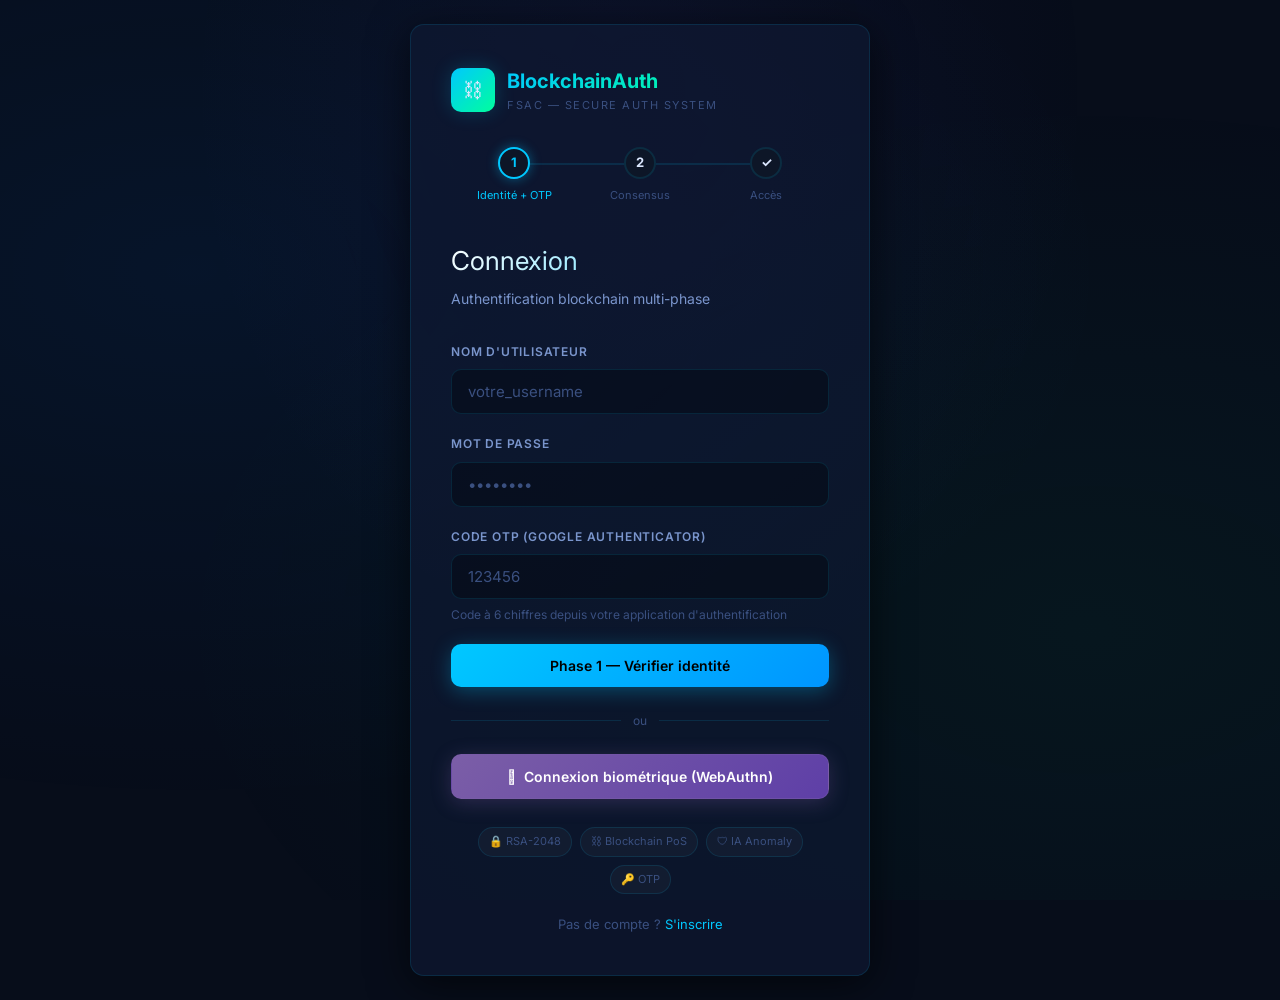
==== frontend/index.html @ c7214a96 "Build 1.0: Blockchain Multi-Phase Auth System" ====
<!DOCTYPE html>
<html lang="fr">

<head>
    <meta charset="UTF-8">
    <meta name="viewport" content="width=device-width, initial-scale=1.0">
    <title>BlockchainAuth — Connexion Sécurisée</title>
    <meta name="description" content="Authentification multi-facteurs par blockchain, OTP, et cryptographie RSA.">
    <link rel="stylesheet" href="css/style.css">
    <style>
        .login-wrap {
            width: 100%;
            max-width: 460px;
        }

        #step2-panel,
        #step-done {
            display: none;
        }

        .phase-nodes {
            margin: 16px 0;
        }

        .biometric-btn {
            width: 100%;
            background: linear-gradient(135deg, #7b5ea7, #5e3fa7);
            color: #fff;
            border: 1px solid rgba(123, 94, 167, 0.4);
            box-shadow: 0 4px 20px rgba(123, 94, 167, 0.3);
        }

        .biometric-btn:hover {
            box-shadow: 0 6px 28px rgba(123, 94, 167, 0.5);
        }

        .security-badges {
            display: flex;
            gap: 8px;
            flex-wrap: wrap;
            margin-top: 28px;
            justify-content: center;
        }

        .sec-badge {
            display: flex;
            align-items: center;
            gap: 5px;
            font-size: 11px;
            color: var(--text3);
            background: rgba(255, 255, 255, 0.03);
            padding: 5px 10px;
            border-radius: 20px;
            border: 1px solid var(--border);
        }
    </style>
</head>

<body>
    <div class="page-center">
        <div class="login-wrap fade-in">
            <div class="card">
                <!-- Brand -->
                <div class="brand">
                    <div class="brand-icon">⛓</div>
                    <div>
                        <div class="brand-name">BlockchainAuth</div>
                        <div class="brand-sub">FSAC — Secure Auth System</div>
                    </div>
                </div>

                <!-- Steps indicator -->
                <div class="steps" id="steps-indicator">
                    <div class="step active" id="step-dot-1">
                        <div class="step-num">1</div>
                        <div class="step-label">Identité + OTP</div>
                    </div>
                    <div class="step" id="step-dot-2">
                        <div class="step-num">2</div>
                        <div class="step-label">Consensus</div>
                    </div>
                    <div class="step" id="step-dot-3">
                        <div class="step-num">✓</div>
                        <div class="step-label">Accès</div>
                    </div>
                </div>

                <!-- Phase 1 -->
                <div id="step1-panel">
                    <div class="page-title">Connexion</div>
                    <div class="page-sub">Authentification blockchain multi-phase</div>

                    <div class="form-group">
                        <label class="form-label">Nom d'utilisateur</label>
                        <input type="text" id="username" class="form-control" placeholder="votre_username"
                            autocomplete="username">
                    </div>
                    <div class="form-group">
                        <label class="form-label">Mot de passe</label>
                        <input type="password" id="password" class="form-control" placeholder="••••••••"
                            autocomplete="current-password">
                    </div>
                    <div class="form-group">
                        <label class="form-label">Code OTP (Google Authenticator)</label>
                        <input type="text" id="otp_token" class="form-control mono" placeholder="123456" maxlength="6"
                            autocomplete="one-time-code" inputmode="numeric">
                        <div class="form-hint">Code à 6 chiffres depuis votre application d'authentification</div>
                    </div>

                    <button class="btn btn-primary btn-full" id="btn-step1" onclick="doStep1()">
                        <span class="btn-text">Phase 1 — Vérifier identité</span>
                        <div class="spinner"></div>
                    </button>

                    <div class="divider">ou</div>

                    <button class="btn biometric-btn" id="btn-biometric" onclick="doBiometric()">
                        <span>🫆</span>
                        <span class="btn-text">Connexion biométrique (WebAuthn)</span>
                    </button>

                    <div id="alert1" class="alert"></div>

                    <div class="security-badges">
                        <span class="sec-badge">🔒 RSA-2048</span>
                        <span class="sec-badge">⛓ Blockchain PoS</span>
                        <span class="sec-badge">🛡 IA Anomaly</span>
                        <span class="sec-badge">🔑 OTP</span>
                    </div>

                    <p style="text-align:center;margin-top:20px;font-size:13px;color:var(--text3)">
                        Pas de compte ? <a href="register.html"
                            style="color:var(--accent);text-decoration:none">S'inscrire</a>
                    </p>
                </div>

                <!-- Phase 2 — Blockchain Challenge -->
                <div id="step2-panel">
                    <div class="page-title">Phase 2 — Consensus</div>
                    <div class="page-sub">Les 5 noeuds valident votre identité cryptographiquement</div>

                    <div class="phase-block">
                        <div class="phase-title">Consensus Phase 1</div>
                        <div class="phase-value" id="p1-pct">—%</div>
                        <div class="consensus-bar">
                            <div class="consensus-fill" id="cons-fill" style="width:0%"></div>
                        </div>
                    </div>

                    <div class="nodes-grid phase-nodes" id="nodes-grid"></div>

                    <div class="phase-block">
                        <div class="phase-title">Challenge cryptographique RSA (Phase 2)</div>
                        <div style="font-size:13px;color:var(--text2);margin-top:6px">
                            Signature avec votre clé privée <span style="color:var(--accent2)">stockée localement</span>
                            — ne quitte jamais votre navigateur
                        </div>
                    </div>

                    <button class="btn btn-success btn-full" id="btn-step2" onclick="doStep2()">
                        <span class="btn-text">Phase 2 — Signer les challenges</span>
                        <div class="spinner"></div>
                    </button>

                    <div id="alert2" class="alert"></div>
                </div>

                <!-- Done -->
                <div id="step-done">
                    <div style="text-align:center;padding:20px 0">
                        <div style="font-size:56px;margin-bottom:16px">✅</div>
                        <div class="page-title">Accès accordé!</div>
                        <div class="page-sub">Authentification blockchain complète</div>
                        <a href="dashboard.html" class="btn btn-primary" style="margin-top:16px">Accéder au Dashboard
                            →</a>
                    </div>
                </div>
            </div>
        </div>
    </div>

    <script src="js/crypto_client.js"></script>
    <script src="js/webauthn.js"></script>
    <script>
        const BACKEND = window.location.hostname === 'localhost' || window.location.hostname === '127.0.0.1'
            ? 'http://localhost:5000'
            : 'https://blockchain-auth-backend-XXXX.herokuapp.com'; // ← replace after deploy

        let _challengeId = null;
        let _username = null;
        let _challenges = null;

        function showAlert(id, msg, type = 'error') {
            const el = document.getElementById(id);
            el.className = `alert alert-${type} show`;
            el.innerHTML = `<span>${type === 'error' ? '⚠️' : type === 'success' ? '✅' : 'ℹ️'}</span><span>${msg}</span>`;
        }
        function setLoading(btnId, on) {
            const btn = document.getElementById(btnId);
            btn.classList.toggle('loading', on);
            btn.disabled = on;
        }
        function goPhase(n) {
            document.getElementById('step1-panel').style.display = n === 1 ? '' : 'none';
            document.getElementById('step2-panel').style.display = n === 2 ? '' : 'none';
            document.getElementById('step-done').style.display = n === 3 ? '' : 'none';
            ['step-dot-1', 'step-dot-2', 'step-dot-3'].forEach((id, i) => {
                const el = document.getElementById(id);
                el.className = 'step' + (i < n - 1 ? ' done' : i === n - 1 ? ' active' : '');
            });
        }
        function renderNodes(results) {
            const grid = document.getElementById('nodes-grid');
            grid.innerHTML = results.map(n => `
    <div class="node-card ${n.confirmed ? 'confirmed' : 'rejected'}">
      <div class="node-icon">${n.confirmed ? '✅' : '❌'}</div>
      <div class="node-id">Node #${n.node_id}</div>
      <div class="node-stake">${n.stake} stake</div>
      <div class="node-status" style="color:${n.confirmed ? 'var(--accent2)' : 'var(--danger)'}">
        ${n.confirmed ? 'Confirmé' : 'Refusé'}
      </div>
    </div>`).join('');
        }

        async function doStep1() {
            const username = document.getElementById('username').value.trim();
            const password = document.getElementById('password').value;
            const otp_token = document.getElementById('otp_token').value.trim();
            if (!username || !password || !otp_token) {
                showAlert('alert1', 'Tous les champs sont requis.'); return;
            }
            setLoading('btn-step1', true);
            try {
                // Generate key pair if not already done
                let publicKey = CryptoClient.getPublicKey();
                if (!publicKey) {
                    publicKey = await CryptoClient.generateKeyPair();
                    await CryptoClient.saveKey(password); // encrypt with password
                }
                const res = await fetch(`${BACKEND}/api/login/step1`, {
                    method: 'POST', credentials: 'include',
                    headers: { 'Content-Type': 'application/json' },
                    body: JSON.stringify({ username, password, otp_token, public_key: publicKey })
                });
                const data = await res.json();
                if (!res.ok) {
                    showAlert('alert1', data.error || `Erreur ${res.status}`); return;
                }
                _challengeId = data.challenge_id;
                _username = data.username || username;
                _challenges = data.challenges;

                // Render phase 1 result
                goPhase(2);
                document.getElementById('p1-pct').textContent = `${data.phase1_percentage}%`;
                document.getElementById('cons-fill').style.width = `${data.phase1_percentage}%`;
                renderNodes(data.node_results || []);
            } catch (e) {
                showAlert('alert1', `Erreur réseau: ${e.message}`);
            } finally {
                setLoading('btn-step1', false);
            }
        }

        async function doStep2() {
            setLoading('btn-step2', true);
            try {
                if (!CryptoClient.hasKey()) {
                    // Try to reload key
                    const pw = document.getElementById('password').value;
                    const loaded = await CryptoClient.loadKey(pw);
                    if (!loaded) {
                        showAlert('alert2', 'Clé privée introuvable. Reconnectez-vous depuis le début.'); return;
                    }
                }
                // Sign each challenge
                const signatures = {};
                for (const [nodeId, ch] of Object.entries(_challenges)) {
                    // The encrypted_challenge is the text we sign in demo mode
                    const toSign = ch.encrypted_challenge;
                    signatures[nodeId] = await CryptoClient.signChallenge(toSign);
                }
                const res = await fetch(`${BACKEND}/api/login/step2`, {
                    method: 'POST', credentials: 'include',
                    headers: { 'Content-Type': 'application/json' },
                    body: JSON.stringify({ username: _username, challenge_id: _challengeId, signatures })
                });
                const data = await res.json();
                if (!res.ok) {
                    showAlert('alert2', data.error || `Erreur ${res.status}`); return;
                }
                localStorage.setItem('bca_token', data.token);
                localStorage.setItem('bca_user', _username);
                goPhase(3);
            } catch (e) {
                showAlert('alert2', `Erreur: ${e.message}`);
            } finally {
                setLoading('btn-step2', false);
            }
        }

        async function doBiometric() {
            const username = document.getElementById('username').value.trim();
            if (!username) { showAlert('alert1', "Entrez votre username d'abord."); return; }
            try {
                const result = await WebAuthnClient.authenticate(username, BACKEND);
                if (result.success) {
                    localStorage.setItem('bca_token', result.token);
                    localStorage.setItem('bca_user', username);
                    goPhase(3);
                } else {
                    showAlert('alert1', result.error || 'Biométrie échouée');
                }
            } catch (e) {
                showAlert('alert1', `Biométrie: ${e.message}`);
            }
        }

        // Auto-redirect if already logged in
        if (localStorage.getItem('bca_token')) {
            window.location.href = 'dashboard.html';
        }
    </script>
</body>

</html>
---- frontend/css/style.css ----
/* ═══════════════════════════════════════════════════
   BlockchainAuth — Premium Dark Design System
   ═══════════════════════════════════════════════════ */
@import url('https://fonts.googleapis.com/css2?family=Inter:wght@300;400;500;600;700&family=JetBrains+Mono:wght@400;500&display=swap');

/* ─── Variables ─────────────────────────────────── */
:root {
  --bg:        #070d1a;
  --bg2:       #0d1627;
  --bg3:       #111d35;
  --surface:   rgba(15, 25, 50, 0.7);
  --border:    rgba(0, 200, 255, 0.12);
  --border-h:  rgba(0, 200, 255, 0.35);
  --accent:    #00c8ff;
  --accent2:   #00ff9d;
  --accent3:   #7b5ea7;
  --danger:    #ff3d5a;
  --warn:      #ffaa00;
  --text:      #dce8ff;
  --text2:     #7a95cc;
  --text3:     #3a5080;
  --radius:    14px;
  --shadow:    0 8px 40px rgba(0,0,0,0.6);
  --glow:      0 0 20px rgba(0,200,255,0.2);
  --glow2:     0 0 20px rgba(0,255,157,0.2);
}

/* ─── Reset ─────────────────────────────────────── */
*, *::before, *::after { box-sizing: border-box; margin: 0; padding: 0; }
html { scroll-behavior: smooth; }
body {
  font-family: 'Inter', sans-serif;
  background: var(--bg);
  color: var(--text);
  min-height: 100vh;
  line-height: 1.6;
  -webkit-font-smoothing: antialiased;
}

/* ─── Animated background ───────────────────────── */
body::before {
  content: '';
  position: fixed;
  inset: 0;
  background:
    radial-gradient(ellipse at 15% 30%, rgba(0,120,255,0.07) 0%, transparent 60%),
    radial-gradient(ellipse at 85% 70%, rgba(0,200,120,0.05) 0%, transparent 60%),
    radial-gradient(ellipse at 50% 10%, rgba(100,50,200,0.06) 0%, transparent 50%);
  pointer-events: none;
  z-index: 0;
}

/* ─── View Transitions ───────────────────────────── */
::view-transition-group(*),
::view-transition-old(*),
::view-transition-new(*) {
  animation-duration: 0.25s;
  animation-timing-function: cubic-bezier(0.19, 1, 0.22, 1);
}

/* ─── Layout ─────────────────────────────────────── */
.page-center {
  position: relative;
  z-index: 1;
  min-height: 100vh;
  display: flex;
  align-items: center;
  justify-content: center;
  padding: 24px;
}

.container {
  width: 100%;
  max-width: 1280px;
  margin: 0 auto;
  padding: 0 24px;
}

/* ─── Card ───────────────────────────────────────── */
.card {
  background: var(--surface);
  border: 1px solid var(--border);
  border-radius: var(--radius);
  padding: 40px;
  backdrop-filter: blur(20px);
  box-shadow: var(--shadow);
  transition: border-color 0.3s, box-shadow 0.3s;
}
.card:hover { border-color: var(--border-h); box-shadow: var(--shadow), var(--glow); }

/* ─── Logo / Brand ───────────────────────────────── */
.brand {
  display: flex;
  align-items: center;
  gap: 12px;
  margin-bottom: 32px;
}
.brand-icon {
  width: 44px; height: 44px;
  background: linear-gradient(135deg, var(--accent), var(--accent2));
  border-radius: 10px;
  display: flex; align-items: center; justify-content: center;
  font-size: 20px;
  box-shadow: var(--glow);
}
.brand-name {
  font-size: 20px;
  font-weight: 700;
  background: linear-gradient(135deg, var(--accent), var(--accent2));
  -webkit-background-clip: text;
  -webkit-text-fill-color: transparent;
  background-clip: text;
}
.brand-sub { font-size: 11px; color: var(--text3); letter-spacing: 1.5px; text-transform: uppercase; }

/* ─── Typography ─────────────────────────────────── */
h1, h2, h3 { font-weight: 700; letter-spacing: -0.02em; }
h1 { font-size: 28px; }
h2 { font-size: 22px; }
h3 { font-size: 16px; color: var(--text2); }

.page-title {
  font-size: 26px;
  background: linear-gradient(135deg, #fff 0%, var(--accent) 100%);
  -webkit-background-clip: text;
  -webkit-text-fill-color: transparent;
  background-clip: text;
  margin-bottom: 6px;
}
.page-sub { color: var(--text2); font-size: 14px; margin-bottom: 32px; }
.mono { font-family: 'JetBrains Mono', monospace; }

/* ─── Form ───────────────────────────────────────── */
.form-group { margin-bottom: 20px; }
.form-label {
  display: block;
  font-size: 12px;
  font-weight: 600;
  color: var(--text2);
  letter-spacing: 0.8px;
  text-transform: uppercase;
  margin-bottom: 8px;
}
.form-control {
  width: 100%;
  background: rgba(0,0,0,0.3);
  border: 1px solid var(--border);
  border-radius: 10px;
  color: var(--text);
  font-size: 15px;
  font-family: inherit;
  padding: 12px 16px;
  transition: border-color 0.25s, box-shadow 0.25s, background 0.25s;
  outline: none;
}
.form-control:focus {
  border-color: var(--accent);
  background: rgba(0,200,255,0.04);
  box-shadow: 0 0 0 3px rgba(0,200,255,0.12);
}
.form-control::placeholder { color: var(--text3); }
.form-hint { font-size: 12px; color: var(--text3); margin-top: 6px; }

/* ─── Buttons ────────────────────────────────────── */
.btn {
  display: inline-flex;
  align-items: center;
  justify-content: center;
  gap: 8px;
  padding: 13px 24px;
  border-radius: 10px;
  font-size: 14px;
  font-weight: 600;
  font-family: inherit;
  border: none;
  cursor: pointer;
  transition: all 0.2s;
  text-decoration: none;
  white-space: nowrap;
}
.btn:active { transform: scale(0.97); }

.btn-primary {
  background: linear-gradient(135deg, var(--accent) 0%, #0095ff 100%);
  color: #000;
  box-shadow: 0 4px 20px rgba(0,200,255,0.3);
}
.btn-primary:hover { box-shadow: 0 6px 28px rgba(0,200,255,0.5); filter: brightness(1.05); }

.btn-success {
  background: linear-gradient(135deg, var(--accent2) 0%, #00cc7a 100%);
  color: #000;
  box-shadow: 0 4px 20px rgba(0,255,157,0.25);
}
.btn-success:hover { box-shadow: 0 6px 28px rgba(0,255,157,0.4); }

.btn-danger {
  background: linear-gradient(135deg, var(--danger), #cc0030);
  color: #fff;
}
.btn-outline {
  background: transparent;
  border: 1px solid var(--border-h);
  color: var(--accent);
}
.btn-outline:hover { background: rgba(0,200,255,0.08); }

.btn-full { width: 100%; }
.btn-sm { padding: 8px 16px; font-size: 13px; }
.btn:disabled { opacity: 0.5; cursor: not-allowed; }

/* Loading spinner inside button */
.btn .spinner {
  width: 16px; height: 16px;
  border: 2px solid rgba(0,0,0,0.3);
  border-top-color: currentColor;
  border-radius: 50%;
  animation: spin 0.7s linear infinite;
  display: none;
}
.btn.loading .spinner { display: block; }
.btn.loading .btn-text { opacity: 0.7; }

/* ─── Badge ──────────────────────────────────────── */
.badge {
  display: inline-flex;
  align-items: center;
  gap: 5px;
  padding: 3px 10px;
  border-radius: 20px;
  font-size: 11px;
  font-weight: 700;
  letter-spacing: 0.5px;
  text-transform: uppercase;
}
.badge-ok { background: rgba(0,255,157,0.12); color: var(--accent2); border: 1px solid rgba(0,255,157,0.25); }
.badge-fail { background: rgba(255,61,90,0.12); color: var(--danger); border: 1px solid rgba(255,61,90,0.25); }
.badge-warn { background: rgba(255,170,0,0.12); color: var(--warn); border: 1px solid rgba(255,170,0,0.25); }
.badge-ai { background: rgba(123,94,167,0.2); color: #b088ff; border: 1px solid rgba(123,94,167,0.35); }
.badge-info { background: rgba(0,200,255,0.12); color: var(--accent); border: 1px solid rgba(0,200,255,0.25); }

/* ─── Alert ──────────────────────────────────────── */
.alert {
  padding: 12px 16px;
  border-radius: 10px;
  font-size: 14px;
  display: none;
  align-items: flex-start;
  gap: 10px;
  margin-top: 16px;
}
.alert.show { display: flex; }
.alert-error { background: rgba(255,61,90,0.1); border: 1px solid rgba(255,61,90,0.3); color: #ff8096; }
.alert-success { background: rgba(0,255,157,0.08); border: 1px solid rgba(0,255,157,0.25); color: var(--accent2); }
.alert-info { background: rgba(0,200,255,0.08); border: 1px solid rgba(0,200,255,0.2); color: var(--accent); }
.alert-warn { background: rgba(255,170,0,0.08); border: 1px solid rgba(255,170,0,0.25); color: var(--warn); }

/* ─── Steps indicator ────────────────────────────── */
.steps {
  display: flex;
  gap: 0;
  margin-bottom: 36px;
}
.step {
  flex: 1;
  display: flex;
  flex-direction: column;
  align-items: center;
  gap: 8px;
  position: relative;
}
.step:not(:last-child)::after {
  content: '';
  position: absolute;
  top: 16px;
  left: 50%;
  width: 100%;
  height: 2px;
  background: var(--border);
  z-index: 0;
}
.step.done::after { background: var(--accent2); }
.step-num {
  width: 32px; height: 32px;
  border-radius: 50%;
  border: 2px solid var(--border);
  display: flex; align-items: center; justify-content: center;
  font-size: 13px; font-weight: 700;
  background: var(--bg2);
  position: relative; z-index: 1;
  transition: all 0.3s;
}
.step.active .step-num { border-color: var(--accent); color: var(--accent); box-shadow: 0 0 12px rgba(0,200,255,0.4); }
.step.done .step-num { border-color: var(--accent2); background: var(--accent2); color: #000; }
.step-label { font-size: 11px; color: var(--text3); text-align: center; }
.step.active .step-label { color: var(--accent); }
.step.done .step-label { color: var(--accent2); }

/* ─── Node grid (blockchain visualization) ───────── */
.nodes-grid {
  display: grid;
  grid-template-columns: repeat(5, 1fr);
  gap: 10px;
  margin: 20px 0;
}
.node-card {
  background: rgba(0,0,0,0.3);
  border: 1px solid var(--border);
  border-radius: 10px;
  padding: 12px;
  text-align: center;
  transition: all 0.3s;
}
.node-card.confirmed { border-color: var(--accent2); background: rgba(0,255,157,0.06); }
.node-card.rejected { border-color: var(--danger); background: rgba(255,61,90,0.06); }
.node-card.pending { border-color: var(--warn); animation: blink 1s infinite; }
.node-icon { font-size: 22px; margin-bottom: 6px; }
.node-id { font-size: 11px; color: var(--text3); font-family: 'JetBrains Mono', monospace; }
.node-stake { font-size: 13px; color: var(--accent); font-weight: 600; }
.node-status { font-size: 10px; margin-top: 4px; }

/* Consensus bar */
.consensus-bar {
  background: rgba(0,0,0,0.4);
  border-radius: 6px;
  height: 8px;
  margin: 12px 0;
  overflow: hidden;
}
.consensus-fill {
  height: 100%;
  border-radius: 6px;
  background: linear-gradient(90deg, var(--accent), var(--accent2));
  transition: width 0.6s cubic-bezier(0.34, 1.56, 0.64, 1);
  box-shadow: 0 0 10px rgba(0,200,255,0.4);
}

/* ─── Dashboard grid ─────────────────────────────── */
.dash-grid {
  display: grid;
  grid-template-columns: repeat(auto-fit, minmax(220px, 1fr));
  gap: 16px;
  margin-bottom: 24px;
}
.stat-card {
  background: var(--surface);
  border: 1px solid var(--border);
  border-radius: var(--radius);
  padding: 24px;
  backdrop-filter: blur(20px);
  transition: border-color 0.3s;
}
.stat-card:hover { border-color: var(--border-h); }
.stat-label-sm { font-size: 11px; color: var(--text3); text-transform: uppercase; letter-spacing: 1px; margin-bottom: 8px; }
.stat-value { font-size: 36px; font-weight: 700; line-height: 1; }
.stat-value.ok { color: var(--accent2); }
.stat-value.bad { color: var(--danger); }
.stat-value.info { color: var(--accent); }
.stat-value.warn { color: var(--warn); }
.stat-delta { font-size: 12px; color: var(--text3); margin-top: 6px; }

/* ─── Events feed ────────────────────────────────── */
.events-feed {
  background: var(--surface);
  border: 1px solid var(--border);
  border-radius: var(--radius);
  overflow: hidden;
  backdrop-filter: blur(20px);
}
.feed-header {
  padding: 16px 20px;
  border-bottom: 1px solid var(--border);
  display: flex;
  justify-content: space-between;
  align-items: center;
}
.feed-title { font-size: 14px; font-weight: 600; color: var(--text2); }
.event-row {
  padding: 10px 20px;
  border-bottom: 1px solid rgba(255,255,255,0.03);
  display: grid;
  grid-template-columns: 60px 100px 1fr 1fr 120px;
  gap: 12px;
  align-items: center;
  font-size: 12px;
  transition: background 0.2s;
}
.event-row:hover { background: rgba(255,255,255,0.02); }
.event-time { color: var(--text3); font-family: 'JetBrains Mono', monospace; }
.event-ip { color: var(--accent); font-family: 'JetBrains Mono', monospace; }
.event-type { color: var(--text2); }
.event-user { color: var(--text3); }

/* ─── Nav ────────────────────────────────────────── */
.navbar {
  position: sticky; top: 0; z-index: 100;
  background: rgba(7, 13, 26, 0.85);
  backdrop-filter: blur(20px);
  border-bottom: 1px solid var(--border);
  padding: 14px 24px;
  display: flex;
  align-items: center;
  justify-content: space-between;
}
.nav-links { display: flex; gap: 8px; align-items: center; }
.nav-link {
  padding: 7px 14px;
  border-radius: 8px;
  font-size: 13px;
  font-weight: 500;
  color: var(--text2);
  text-decoration: none;
  transition: all 0.2s;
}
.nav-link:hover { background: rgba(255,255,255,0.05); color: var(--text); }
.nav-link.active { background: rgba(0,200,255,0.1); color: var(--accent); }

/* ─── Live dot ────────────────────────────────────── */
.live-dot {
  display: inline-block;
  width: 8px; height: 8px;
  border-radius: 50%;
  background: var(--danger);
  animation: pulse-dot 1.2s ease-in-out infinite;
  margin-right: 6px;
}

/* ─── QR Code container ──────────────────────────── */
.qr-container {
  text-align: center;
  padding: 24px;
  background: rgba(0,0,0,0.4);
  border-radius: 12px;
  border: 1px solid var(--border);
  margin: 20px 0;
}
.qr-container img {
  border-radius: 8px;
  max-width: 200px;
  background: white;
  padding: 8px;
}

/* ─── Progress / Phase display ───────────────────── */
.phase-block {
  background: rgba(0,0,0,0.3);
  border: 1px solid var(--border);
  border-radius: 10px;
  padding: 16px;
  margin: 12px 0;
}
.phase-title { font-size: 12px; color: var(--text3); text-transform: uppercase; letter-spacing: 1px; margin-bottom: 8px; }
.phase-value { font-size: 20px; font-weight: 700; color: var(--accent); }

/* ─── Divider ────────────────────────────────────── */
.divider {
  display: flex; align-items: center; gap: 12px;
  margin: 24px 0;
  color: var(--text3); font-size: 12px;
}
.divider::before, .divider::after {
  content: ''; flex: 1;
  height: 1px;
  background: var(--border);
}

/* ─── Animations ─────────────────────────────────── */
@keyframes spin { to { transform: rotate(360deg); } }
@keyframes blink { 0%,100%{opacity:1} 50%{opacity:0.4} }
@keyframes pulse-dot { 0%,100%{transform:scale(1);opacity:1} 50%{transform:scale(1.4);opacity:0.6} }
@keyframes fadeInUp {
  from { opacity:0; transform:translateY(16px); }
  to   { opacity:1; transform:translateY(0); }
}
@keyframes glow-pulse {
  0%,100% { box-shadow: 0 0 10px rgba(0,200,255,0.2); }
  50%      { box-shadow: 0 0 24px rgba(0,200,255,0.5); }
}

.fade-in { animation: fadeInUp 0.4s ease both; }
.fade-in-1 { animation: fadeInUp 0.4s 0.1s ease both; }
.fade-in-2 { animation: fadeInUp 0.4s 0.2s ease both; }

/* ─── Scrollbar ──────────────────────────────────── */
::-webkit-scrollbar { width: 6px; height: 6px; }
::-webkit-scrollbar-track { background: transparent; }
::-webkit-scrollbar-thumb { background: var(--text3); border-radius: 3px; }
::-webkit-scrollbar-thumb:hover { background: var(--text2); }

/* ─── Responsive ─────────────────────────────────── */
@media (max-width: 768px) {
  .nodes-grid { grid-template-columns: repeat(3, 1fr); }
  .dash-grid { grid-template-columns: repeat(2, 1fr); }
  .card { padding: 24px; }
  .event-row { grid-template-columns: 1fr 1fr; }
}
@media (max-width: 480px) {
  .nodes-grid { grid-template-columns: repeat(2, 1fr); }
  .dash-grid { grid-template-columns: 1fr; }
}
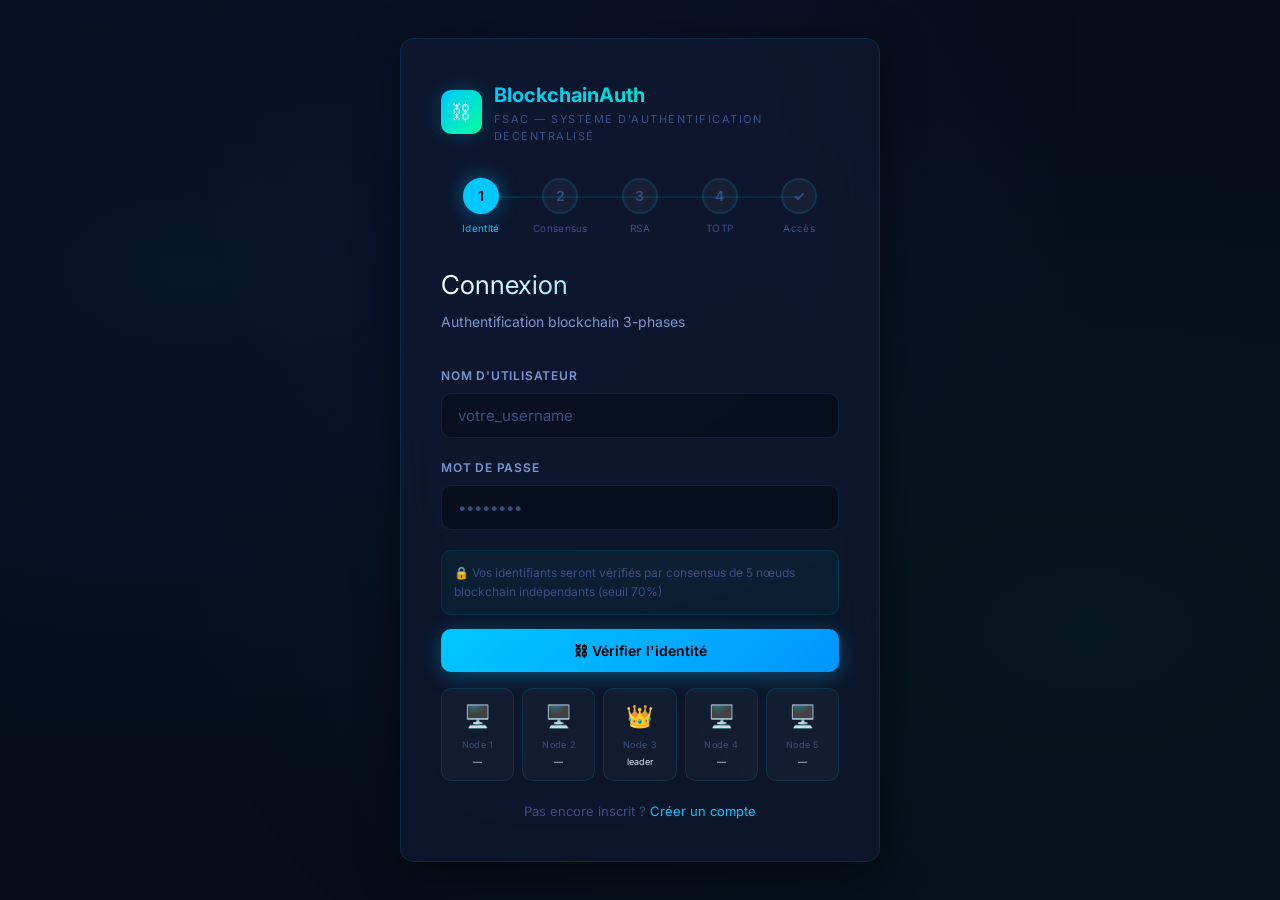
==== commit 87c6261b: "feat: 3-phase login UI (5-step stepper), register OTP gate, admin panel" ====
--- a/frontend/index.html
+++ b/frontend/index.html
@@ -5,53 +5,280 @@
     <meta charset="UTF-8">
     <meta name="viewport" content="width=device-width, initial-scale=1.0">
     <title>BlockchainAuth — Connexion Sécurisée</title>
-    <meta name="description" content="Authentification multi-facteurs par blockchain, OTP, et cryptographie RSA.">
+    <meta name="description" content="Authentification multi-facteurs par blockchain, RSA, et TOTP.">
+    <link rel="preconnect" href="https://fonts.googleapis.com">
+    <link
+        href="https://fonts.googleapis.com/css2?family=Inter:wght@300;400;500;600;700&family=JetBrains+Mono:wght@400;500&display=swap"
+        rel="stylesheet">
     <link rel="stylesheet" href="css/style.css">
     <style>
         .login-wrap {
             width: 100%;
-            max-width: 460px;
+            max-width: 480px;
         }
 
         #step2-panel,
+        #step3-panel,
         #step-done {
             display: none;
         }
 
-        .phase-nodes {
+        /* Phase stepper */
+        .stepper {
+            display: flex;
+            align-items: center;
+            gap: 0;
+            margin-bottom: 28px;
+        }
+
+        .stepper-step {
+            display: flex;
+            flex-direction: column;
+            align-items: center;
+            flex: 1;
+            position: relative;
+        }
+
+        .stepper-step:not(:last-child)::after {
+            content: '';
+            position: absolute;
+            top: 18px;
+            left: 50%;
+            width: 100%;
+            height: 2px;
+            background: var(--border);
+            z-index: 0;
+            transition: background 0.5s;
+        }
+
+        .stepper-step.done:not(:last-child)::after {
+            background: var(--accent);
+        }
+
+        .stepper-num {
+            width: 36px;
+            height: 36px;
+            border-radius: 50%;
+            background: rgba(255, 255, 255, 0.04);
+            border: 2px solid var(--border);
+            display: flex;
+            align-items: center;
+            justify-content: center;
+            font-size: 14px;
+            font-weight: 600;
+            color: var(--text3);
+            z-index: 1;
+            transition: all 0.4s;
+            position: relative;
+        }
+
+        .stepper-step.active .stepper-num {
+            background: var(--accent);
+            border-color: var(--accent);
+            color: #0a0a12;
+            box-shadow: 0 0 20px rgba(0, 212, 255, 0.4);
+        }
+
+        .stepper-step.done .stepper-num {
+            background: #22c55e;
+            border-color: #22c55e;
+            color: #fff;
+        }
+
+        .stepper-label {
+            font-size: 10px;
+            color: var(--text3);
+            margin-top: 6px;
+            text-align: center;
+            letter-spacing: 0.3px;
+        }
+
+        .stepper-step.active .stepper-label {
+            color: var(--accent);
+        }
+
+        .stepper-step.done .stepper-label {
+            color: #22c55e;
+        }
+
+        /* Node grid */
+        .node-grid {
+            display: grid;
+            grid-template-columns: repeat(5, 1fr);
+            gap: 8px;
             margin: 16px 0;
         }
 
-        .biometric-btn {
-            width: 100%;
-            background: linear-gradient(135deg, #7b5ea7, #5e3fa7);
-            color: #fff;
-            border: 1px solid rgba(123, 94, 167, 0.4);
-            box-shadow: 0 4px 20px rgba(123, 94, 167, 0.3);
-        }
-
-        .biometric-btn:hover {
-            box-shadow: 0 6px 28px rgba(123, 94, 167, 0.5);
-        }
-
-        .security-badges {
+        .node-card {
+            background: rgba(255, 255, 255, 0.03);
+            border: 1px solid var(--border);
+            border-radius: 10px;
+            padding: 10px 4px;
+            text-align: center;
+            transition: all 0.4s;
+        }
+
+        .node-card .node-icon {
+            font-size: 22px;
+            margin-bottom: 4px;
+        }
+
+        .node-card .node-label {
+            font-size: 9px;
+            color: var(--text3);
+            letter-spacing: 0.3px;
+        }
+
+        .node-card .node-status {
+            font-size: 9px;
+            margin-top: 3px;
+        }
+
+        .node-card.pending {
+            animation: pulse-border 1.2s infinite;
+        }
+
+        .node-card.voted-yes {
+            border-color: #22c55e;
+            background: rgba(34, 197, 94, 0.08);
+        }
+
+        .node-card.voted-no {
+            border-color: #ef4444;
+            background: rgba(239, 68, 68, 0.08);
+        }
+
+        .node-card.leader {
+            border-color: var(--accent);
+        }
+
+        @keyframes pulse-border {
+
+            0%,
+            100% {
+                box-shadow: 0 0 0 0 rgba(0, 212, 255, 0.3);
+            }
+
+            50% {
+                box-shadow: 0 0 0 6px rgba(0, 212, 255, 0);
+            }
+        }
+
+        /* Challenge boxes */
+        .challenges-grid {
+            display: grid;
+            grid-template-columns: 1fr;
+            gap: 8px;
+            margin: 12px 0;
+        }
+
+        .challenge-item {
+            background: rgba(0, 0, 0, 0.4);
+            border: 1px solid var(--border);
+            border-radius: 8px;
+            padding: 10px 14px;
+            display: flex;
+            align-items: center;
+            gap: 10px;
+        }
+
+        .challenge-item .cnode {
+            font-size: 11px;
+            color: var(--accent2);
+            font-weight: 600;
+            width: 60px;
+            flex-shrink: 0;
+        }
+
+        .challenge-item .cdata {
+            font-family: 'JetBrains Mono', monospace;
+            font-size: 10px;
+            color: var(--text3);
+            word-break: break-all;
+            flex: 1;
+        }
+
+        .challenge-item .cstatus {
+            font-size: 16px;
+            flex-shrink: 0;
+        }
+
+        /* OTP input */
+        .otp-input {
             display: flex;
             gap: 8px;
-            flex-wrap: wrap;
-            margin-top: 28px;
             justify-content: center;
-        }
-
-        .sec-badge {
+            margin: 16px 0;
+        }
+
+        .otp-digit {
+            width: 48px;
+            height: 60px;
+            text-align: center;
+            font-size: 24px;
+            font-weight: 700;
+            font-family: 'JetBrains Mono', monospace;
+            background: rgba(0, 0, 0, 0.5);
+            border: 2px solid var(--border);
+            border-radius: 10px;
+            color: var(--text1);
+            outline: none;
+            transition: all 0.3s;
+            caret-color: var(--accent);
+        }
+
+        .otp-digit:focus {
+            border-color: var(--accent);
+            box-shadow: 0 0 16px rgba(0, 212, 255, 0.2);
+        }
+
+        /* Success block card */
+        .block-card {
+            background: linear-gradient(135deg, rgba(34, 197, 94, 0.1), rgba(0, 212, 255, 0.05));
+            border: 1px solid rgba(34, 197, 94, 0.3);
+            border-radius: 14px;
+            padding: 20px;
+            margin: 16px 0;
+            text-align: center;
+        }
+
+        .block-icon {
+            font-size: 48px;
+            margin-bottom: 8px;
+        }
+
+        .block-hash {
+            font-family: 'JetBrains Mono', monospace;
+            font-size: 11px;
+            color: var(--accent2);
+            word-break: break-all;
+            margin-top: 8px;
+        }
+
+        .consensus-bar-wrap {
+            margin: 12px 0;
+        }
+
+        .consensus-bar-label {
             display: flex;
-            align-items: center;
-            gap: 5px;
-            font-size: 11px;
+            justify-content: space-between;
+            font-size: 12px;
             color: var(--text3);
-            background: rgba(255, 255, 255, 0.03);
-            padding: 5px 10px;
-            border-radius: 20px;
-            border: 1px solid var(--border);
+            margin-bottom: 6px;
+        }
+
+        .consensus-bar {
+            height: 6px;
+            background: var(--border);
+            border-radius: 3px;
+            overflow: hidden;
+        }
+
+        .consensus-fill {
+            height: 100%;
+            background: linear-gradient(90deg, var(--accent), var(--accent2));
+            border-radius: 3px;
+            transition: width 1s ease;
         }
     </style>
 </head>
@@ -65,30 +292,38 @@
                     <div class="brand-icon">⛓</div>
                     <div>
                         <div class="brand-name">BlockchainAuth</div>
-                        <div class="brand-sub">FSAC — Secure Auth System</div>
+                        <div class="brand-sub">FSAC — Système d'authentification décentralisé</div>
                     </div>
                 </div>
 
-                <!-- Steps indicator -->
-                <div class="steps" id="steps-indicator">
-                    <div class="step active" id="step-dot-1">
-                        <div class="step-num">1</div>
-                        <div class="step-label">Identité + OTP</div>
-                    </div>
-                    <div class="step" id="step-dot-2">
-                        <div class="step-num">2</div>
-                        <div class="step-label">Consensus</div>
-                    </div>
-                    <div class="step" id="step-dot-3">
-                        <div class="step-num">✓</div>
-                        <div class="step-label">Accès</div>
+                <!-- Phase stepper -->
+                <div class="stepper" id="stepper">
+                    <div class="stepper-step active" id="sdot-1">
+                        <div class="stepper-num">1</div>
+                        <div class="stepper-label">Identité</div>
+                    </div>
+                    <div class="stepper-step" id="sdot-2">
+                        <div class="stepper-num">2</div>
+                        <div class="stepper-label">Consensus</div>
+                    </div>
+                    <div class="stepper-step" id="sdot-3">
+                        <div class="stepper-num">3</div>
+                        <div class="stepper-label">RSA</div>
+                    </div>
+                    <div class="stepper-step" id="sdot-4">
+                        <div class="stepper-num">4</div>
+                        <div class="stepper-label">TOTP</div>
+                    </div>
+                    <div class="stepper-step" id="sdot-5">
+                        <div class="stepper-num">✓</div>
+                        <div class="stepper-label">Accès</div>
                     </div>
                 </div>
 
-                <!-- Phase 1 -->
+                <!-- ========= PHASE 1: Credentials ========= -->
                 <div id="step1-panel">
                     <div class="page-title">Connexion</div>
-                    <div class="page-sub">Authentification blockchain multi-phase</div>
+                    <div class="page-sub">Authentification blockchain 3-phases</div>
 
                     <div class="form-group">
                         <label class="form-label">Nom d'utilisateur</label>
@@ -100,226 +335,404 @@
                         <input type="password" id="password" class="form-control" placeholder="••••••••"
                             autocomplete="current-password">
                     </div>
-                    <div class="form-group">
-                        <label class="form-label">Code OTP (Google Authenticator)</label>
-                        <input type="text" id="otp_token" class="form-control mono" placeholder="123456" maxlength="6"
-                            autocomplete="one-time-code" inputmode="numeric">
-                        <div class="form-hint">Code à 6 chiffres depuis votre application d'authentification</div>
+
+                    <!-- Blockchain info -->
+                    <div
+                        style="background:rgba(0,212,255,0.04);border:1px solid rgba(0,212,255,0.1);border-radius:10px;padding:12px;font-size:12px;color:var(--text3);margin:14px 0;">
+                        🔒 Vos identifiants seront vérifiés par consensus de 5 nœuds blockchain indépendants (seuil 70%)
                     </div>
 
                     <button class="btn btn-primary btn-full" id="btn-step1" onclick="doStep1()">
-                        <span class="btn-text">Phase 1 — Vérifier identité</span>
+                        <span class="btn-text">⛓ Vérifier l'identité</span>
                         <div class="spinner"></div>
                     </button>
-
-                    <div class="divider">ou</div>
-
-                    <button class="btn biometric-btn" id="btn-biometric" onclick="doBiometric()">
-                        <span>🫆</span>
-                        <span class="btn-text">Connexion biométrique (WebAuthn)</span>
-                    </button>
-
-                    <div id="alert1" class="alert"></div>
-
-                    <div class="security-badges">
-                        <span class="sec-badge">🔒 RSA-2048</span>
-                        <span class="sec-badge">⛓ Blockchain PoS</span>
-                        <span class="sec-badge">🛡 IA Anomaly</span>
-                        <span class="sec-badge">🔑 OTP</span>
+                    <div id="alert-step1" class="alert"></div>
+
+                    <!-- Node grid (initially neutral) -->
+                    <div class="node-grid" id="node-grid-1">
+                        <div class="node-card" id="nc-1">
+                            <div class="node-icon">🖥️</div>
+                            <div class="node-label">Node 1</div>
+                            <div class="node-status" id="ns-1">—</div>
+                        </div>
+                        <div class="node-card" id="nc-2">
+                            <div class="node-icon">🖥️</div>
+                            <div class="node-label">Node 2</div>
+                            <div class="node-status" id="ns-2">—</div>
+                        </div>
+                        <div class="node-card" id="nc-3">
+                            <div class="node-icon">👑</div>
+                            <div class="node-label">Node 3</div>
+                            <div class="node-status" id="ns-3">leader</div>
+                        </div>
+                        <div class="node-card" id="nc-4">
+                            <div class="node-icon">🖥️</div>
+                            <div class="node-label">Node 4</div>
+                            <div class="node-status" id="ns-4">—</div>
+                        </div>
+                        <div class="node-card" id="nc-5">
+                            <div class="node-icon">🖥️</div>
+                            <div class="node-label">Node 5</div>
+                            <div class="node-status" id="ns-5">—</div>
+                        </div>
                     </div>
 
                     <p style="text-align:center;margin-top:20px;font-size:13px;color:var(--text3)">
-                        Pas de compte ? <a href="register.html"
-                            style="color:var(--accent);text-decoration:none">S'inscrire</a>
+                        Pas encore inscrit ? <a href="register.html"
+                            style="color:var(--accent);text-decoration:none">Créer un compte</a>
                     </p>
                 </div>
 
-                <!-- Phase 2 — Blockchain Challenge -->
+                <!-- ========= PHASE 2: RSA Challenge ========= -->
                 <div id="step2-panel">
-                    <div class="page-title">Phase 2 — Consensus</div>
-                    <div class="page-sub">Les 5 noeuds valident votre identité cryptographiquement</div>
-
-                    <div class="phase-block">
-                        <div class="phase-title">Consensus Phase 1</div>
-                        <div class="phase-value" id="p1-pct">—%</div>
-                        <div class="consensus-bar">
-                            <div class="consensus-fill" id="cons-fill" style="width:0%"></div>
-                        </div>
-                    </div>
-
-                    <div class="nodes-grid phase-nodes" id="nodes-grid"></div>
-
-                    <div class="phase-block">
-                        <div class="phase-title">Challenge cryptographique RSA (Phase 2)</div>
-                        <div style="font-size:13px;color:var(--text2);margin-top:6px">
-                            Signature avec votre clé privée <span style="color:var(--accent2)">stockée localement</span>
-                            — ne quitte jamais votre navigateur
-                        </div>
-                    </div>
-
-                    <button class="btn btn-success btn-full" id="btn-step2" onclick="doStep2()">
-                        <span class="btn-text">Phase 2 — Signer les challenges</span>
+                    <div class="page-title">Phase 2 — Preuve RSA</div>
+                    <div class="page-sub">Chaque nœud génère un défi unique. Votre clé privée ne quitte
+                        <strong>jamais</strong> votre appareil.</div>
+
+                    <div class="form-group">
+                        <label class="form-label">Mot de passe (pour déverrouiller votre clé privée)</label>
+                        <input type="password" id="pw-for-rsa" class="form-control" placeholder="Votre mot de passe">
+                    </div>
+
+                    <div class="challenges-grid" id="challenges-display"></div>
+
+                    <button class="btn btn-primary btn-full" id="btn-step2" onclick="doStep2()">
+                        <span class="btn-text">🔑 Signer les défis (in-browser)</span>
                         <div class="spinner"></div>
                     </button>
-
-                    <div id="alert2" class="alert"></div>
+                    <div id="alert-step2" class="alert"></div>
                 </div>
 
-                <!-- Done -->
+                <!-- ========= PHASE 3: TOTP ========= -->
+                <div id="step3-panel">
+                    <div style="text-align:center;margin-bottom:20px">
+                        <div style="font-size:48px">📱</div>
+                        <div class="page-title">Phase 3 — Code TOTP</div>
+                        <div class="page-sub">Ouvrez <strong style="color:var(--accent)">Google Authenticator</strong>
+                            et entrez le code à 6 chiffres</div>
+                    </div>
+
+                    <div class="otp-input" id="otp-inputs">
+                        <input class="otp-digit" id="otp-0" maxlength="1" type="text" inputmode="numeric">
+                        <input class="otp-digit" id="otp-1" maxlength="1" type="text" inputmode="numeric">
+                        <input class="otp-digit" id="otp-2" maxlength="1" type="text" inputmode="numeric">
+                        <input class="otp-digit" id="otp-3" maxlength="1" type="text" inputmode="numeric">
+                        <input class="otp-digit" id="otp-4" maxlength="1" type="text" inputmode="numeric">
+                        <input class="otp-digit" id="otp-5" maxlength="1" type="text" inputmode="numeric">
+                    </div>
+
+                    <!-- 5 nodes checking TOTP -->
+                    <div class="node-grid" id="node-grid-3">
+                        <div class="node-card" id="tnc-1">
+                            <div class="node-icon">🖥️</div>
+                            <div class="node-label">Node 1</div>
+                            <div class="node-status">attente</div>
+                        </div>
+                        <div class="node-card" id="tnc-2">
+                            <div class="node-icon">🖥️</div>
+                            <div class="node-label">Node 2</div>
+                            <div class="node-status">attente</div>
+                        </div>
+                        <div class="node-card" id="tnc-3">
+                            <div class="node-icon">👑</div>
+                            <div class="node-label">Node 3</div>
+                            <div class="node-status">leader</div>
+                        </div>
+                        <div class="node-card" id="tnc-4">
+                            <div class="node-icon">🖥️</div>
+                            <div class="node-label">Node 4</div>
+                            <div class="node-status">attente</div>
+                        </div>
+                        <div class="node-card" id="tnc-5">
+                            <div class="node-icon">🖥️</div>
+                            <div class="node-label">Node 5</div>
+                            <div class="node-status">attente</div>
+                        </div>
+                    </div>
+
+                    <button class="btn btn-primary btn-full" id="btn-step3" onclick="doStep3()">
+                        <span class="btn-text">✅ Valider le code TOTP</span>
+                        <div class="spinner"></div>
+                    </button>
+                    <div id="alert-step3" class="alert"></div>
+                </div>
+
+                <!-- ========= SUCCESS ========= -->
                 <div id="step-done">
-                    <div style="text-align:center;padding:20px 0">
-                        <div style="font-size:56px;margin-bottom:16px">✅</div>
-                        <div class="page-title">Accès accordé!</div>
-                        <div class="page-sub">Authentification blockchain complète</div>
-                        <a href="dashboard.html" class="btn btn-primary" style="margin-top:16px">Accéder au Dashboard
-                            →</a>
-                    </div>
+                    <div class="block-card">
+                        <div class="block-icon">🎉</div>
+                        <div style="font-size:20px;font-weight:700;color:#22c55e;margin-bottom:4px">Accès accordé!</div>
+                        <div style="font-size:13px;color:var(--text2)">Authentification 3-phases blockchain réussie
+                        </div>
+                        <div class="block-hash" id="block-hash-display">—</div>
+                    </div>
+
+                    <div style="font-size:12px;color:var(--text3);text-align:center;margin:8px 0">
+                        Bloc gravé dans la blockchain immuable ↑
+                    </div>
+
+                    <a href="dashboard.html" class="btn btn-success btn-full"
+                        style="margin-top:12px;display:block;text-align:center;text-decoration:none">
+                        🛡️ Accéder au tableau de bord SOC
+                    </a>
                 </div>
             </div>
         </div>
     </div>
 
     <script src="js/crypto_client.js"></script>
-    <script src="js/webauthn.js"></script>
     <script>
-        const BACKEND = window.location.hostname === 'localhost' || window.location.hostname === '127.0.0.1'
+        const BACKEND = (window.location.hostname === 'localhost' || window.location.hostname === '127.0.0.1')
             ? 'http://localhost:5000'
-            : 'https://blockchain-auth-backend-XXXX.herokuapp.com'; // ← replace after deploy
-
-        let _challengeId = null;
-        let _username = null;
-        let _challenges = null;
-
+            : 'https://wadi1111-blockchain-auth-backend.hf.space';
+
+        let state = { username: '', challengeId: '', challenges: {}, step2Token: '' };
+
+        // ── Stepper ──────────────
+        function setStep(n) {
+            for (let i = 1; i <= 5; i++) {
+                const el = document.getElementById(`sdot-${i}`);
+                el.classList.remove('active', 'done');
+                if (i < n) el.classList.add('done');
+                else if (i === n) el.classList.add('active');
+            }
+            document.getElementById('step1-panel').style.display = (n <= 2) ? '' : 'none';
+            document.getElementById('step2-panel').style.display = (n === 3) ? '' : 'none';
+            document.getElementById('step3-panel').style.display = (n === 4) ? '' : 'none';
+            document.getElementById('step-done').style.display = (n === 5) ? '' : 'none';
+            document.getElementById('stepper').style.display = (n === 5) ? 'none' : '';
+        }
+
+        // ── Alerts ───────────────
         function showAlert(id, msg, type = 'error') {
             const el = document.getElementById(id);
             el.className = `alert alert-${type} show`;
-            el.innerHTML = `<span>${type === 'error' ? '⚠️' : type === 'success' ? '✅' : 'ℹ️'}</span><span>${msg}</span>`;
+            el.innerHTML = `<span>${type === 'error' ? '⚠️' : '✅'}</span><span>${msg}</span>`;
         }
         function setLoading(btnId, on) {
             const btn = document.getElementById(btnId);
             btn.classList.toggle('loading', on);
             btn.disabled = on;
         }
-        function goPhase(n) {
-            document.getElementById('step1-panel').style.display = n === 1 ? '' : 'none';
-            document.getElementById('step2-panel').style.display = n === 2 ? '' : 'none';
-            document.getElementById('step-done').style.display = n === 3 ? '' : 'none';
-            ['step-dot-1', 'step-dot-2', 'step-dot-3'].forEach((id, i) => {
-                const el = document.getElementById(id);
-                el.className = 'step' + (i < n - 1 ? ' done' : i === n - 1 ? ' active' : '');
+
+        // ── Node animation ───────
+        function animateNodes(results, gridPrefix) {
+            if (!results) return;
+            results.forEach((r, i) => {
+                const nc = document.getElementById(`${gridPrefix}${i + 1}`);
+                if (!nc) return;
+                nc.classList.add('pending');
+                setTimeout(() => {
+                    nc.classList.remove('pending');
+                    nc.classList.add(r.voted ? 'voted-yes' : 'voted-no');
+                    nc.querySelector('.node-status').textContent = r.voted ? '✅' : '❌';
+                }, 300 + i * 200);
             });
         }
-        function renderNodes(results) {
-            const grid = document.getElementById('nodes-grid');
-            grid.innerHTML = results.map(n => `
-    <div class="node-card ${n.confirmed ? 'confirmed' : 'rejected'}">
-      <div class="node-icon">${n.confirmed ? '✅' : '❌'}</div>
-      <div class="node-id">Node #${n.node_id}</div>
-      <div class="node-stake">${n.stake} stake</div>
-      <div class="node-status" style="color:${n.confirmed ? 'var(--accent2)' : 'var(--danger)'}">
-        ${n.confirmed ? 'Confirmé' : 'Refusé'}
-      </div>
-    </div>`).join('');
-        }
-
+
+        // ── PHASE 1 ──────────────
         async function doStep1() {
             const username = document.getElementById('username').value.trim();
             const password = document.getElementById('password').value;
-            const otp_token = document.getElementById('otp_token').value.trim();
-            if (!username || !password || !otp_token) {
-                showAlert('alert1', 'Tous les champs sont requis.'); return;
-            }
+            if (!username || !password) { showAlert('alert-step1', 'Remplissez tous les champs.'); return; }
+
             setLoading('btn-step1', true);
+            // Animate nodes as pending
+            for (let i = 1; i <= 5; i++) { document.getElementById(`nc-${i}`).classList.add('pending'); }
+
             try {
-                // Generate key pair if not already done
-                let publicKey = CryptoClient.getPublicKey();
-                if (!publicKey) {
-                    publicKey = await CryptoClient.generateKeyPair();
-                    await CryptoClient.saveKey(password); // encrypt with password
-                }
                 const res = await fetch(`${BACKEND}/api/login/step1`, {
-                    method: 'POST', credentials: 'include',
+                    method: 'POST',
                     headers: { 'Content-Type': 'application/json' },
-                    body: JSON.stringify({ username, password, otp_token, public_key: publicKey })
+                    body: JSON.stringify({ username, password })
                 });
                 const data = await res.json();
+
                 if (!res.ok) {
-                    showAlert('alert1', data.error || `Erreur ${res.status}`); return;
+                    // Animate failed nodes
+                    for (let i = 1; i <= 5; i++) {
+                        const nc = document.getElementById(`nc-${i}`);
+                        nc.classList.remove('pending');
+                        nc.classList.add('voted-no');
+                    }
+                    showAlert('alert-step1', data.error || `Erreur ${res.status}`);
+                    return;
                 }
-                _challengeId = data.challenge_id;
-                _username = data.username || username;
-                _challenges = data.challenges;
-
-                // Render phase 1 result
-                goPhase(2);
-                document.getElementById('p1-pct').textContent = `${data.phase1_percentage}%`;
-                document.getElementById('cons-fill').style.width = `${data.phase1_percentage}%`;
-                renderNodes(data.node_results || []);
+
+                // Animate nodes based on results
+                animateNodes(data.node_results, 'nc-');
+                state.username = data.username;
+                state.challengeId = data.challenge_id;
+                state.challenges = data.challenges;
+
+                // Show consensus bar
+                const pct = data.phase1_percentage || 0;
+                showAlert('alert-step1', `✅ Consensus: ${pct}% — Passez à la phase RSA`, 'success');
+
+                setTimeout(() => { setStep(3); renderChallenges(); }, 1200);
             } catch (e) {
-                showAlert('alert1', `Erreur réseau: ${e.message}`);
+                for (let i = 1; i <= 5; i++) { document.getElementById(`nc-${i}`).classList.remove('pending'); }
+                showAlert('alert-step1', `Erreur réseau: ${e.message}`);
             } finally {
                 setLoading('btn-step1', false);
             }
         }
 
+        // ── Render challenge boxes ─
+        function renderChallenges() {
+            const grid = document.getElementById('challenges-display');
+            grid.innerHTML = '';
+            Object.entries(state.challenges).forEach(([nid, info]) => {
+                const challenge = info.encrypted_challenge || '';
+                grid.innerHTML += `
+                <div class="challenge-item" id="ci-${nid}">
+                    <div class="cnode">Node ${nid}</div>
+                    <div class="cdata">${challenge.substring(0, 60)}…</div>
+                    <div class="cstatus" id="cs-${nid}">⏳</div>
+                </div>`;
+            });
+        }
+
+        // ── PHASE 2: RSA Challenge ─
         async function doStep2() {
+            const password = document.getElementById('pw-for-rsa').value;
+            if (!password) { showAlert('alert-step2', 'Entrez votre mot de passe pour déverrouiller la clé.'); return; }
+
             setLoading('btn-step2', true);
+            // Update status
+            Object.keys(state.challenges).forEach(nid => {
+                const cs = document.getElementById(`cs-${nid}`);
+                if (cs) cs.textContent = '🔄';
+            });
+
             try {
-                if (!CryptoClient.hasKey()) {
-                    // Try to reload key
-                    const pw = document.getElementById('password').value;
-                    const loaded = await CryptoClient.loadKey(pw);
-                    if (!loaded) {
-                        showAlert('alert2', 'Clé privée introuvable. Reconnectez-vous depuis le début.'); return;
-                    }
-                }
-                // Sign each challenge
-                const signatures = {};
-                for (const [nodeId, ch] of Object.entries(_challenges)) {
-                    // The encrypted_challenge is the text we sign in demo mode
-                    const toSign = ch.encrypted_challenge;
-                    signatures[nodeId] = await CryptoClient.signChallenge(toSign);
-                }
+                // Sign challenges IN BROWSER with WebCrypto — private key never leaves
+                const plainChallenges = {};
+                Object.entries(state.challenges).forEach(([nid, info]) => {
+                    plainChallenges[nid] = info.encrypted_challenge;  // use as raw challenge
+                });
+
+                const signatures = await CryptoClient.signChallenges(plainChallenges, password);
+
+                // Update UI
+                Object.keys(state.challenges).forEach(nid => {
+                    const cs = document.getElementById(`cs-${nid}`);
+                    if (cs) cs.textContent = signatures[nid] ? '✅' : '❌';
+                });
+
                 const res = await fetch(`${BACKEND}/api/login/step2`, {
-                    method: 'POST', credentials: 'include',
+                    method: 'POST',
                     headers: { 'Content-Type': 'application/json' },
-                    body: JSON.stringify({ username: _username, challenge_id: _challengeId, signatures })
+                    body: JSON.stringify({
+                        username: state.username,
+                        challenge_id: state.challengeId,
+                        signatures
+                    })
                 });
                 const data = await res.json();
+
                 if (!res.ok) {
-                    showAlert('alert2', data.error || `Erreur ${res.status}`); return;
+                    showAlert('alert-step2', data.error || 'Challenge RSA échoué');
+                    return;
                 }
-                localStorage.setItem('bca_token', data.token);
-                localStorage.setItem('bca_user', _username);
-                goPhase(3);
+
+                state.step2Token = data.step2_token;
+                showAlert('alert-step2', '✅ Tous les nœuds ont validé votre signature RSA!', 'success');
+                setTimeout(() => { setStep(4); setupOtpInputs(); }, 1000);
             } catch (e) {
-                showAlert('alert2', `Erreur: ${e.message}`);
+                showAlert('alert-step2', `Erreur: ${e.message}`);
             } finally {
                 setLoading('btn-step2', false);
             }
         }
 
-        async function doBiometric() {
-            const username = document.getElementById('username').value.trim();
-            if (!username) { showAlert('alert1', "Entrez votre username d'abord."); return; }
+        // ── OTP input auto-advance ─
+        function setupOtpInputs() {
+            for (let i = 0; i < 6; i++) {
+                const el = document.getElementById(`otp-${i}`);
+                el.value = '';
+                el.addEventListener('input', () => {
+                    if (el.value.length === 1 && i < 5) document.getElementById(`otp-${i + 1}`).focus();
+                });
+                el.addEventListener('keydown', (e) => {
+                    if (e.key === 'Backspace' && !el.value && i > 0) document.getElementById(`otp-${i - 1}`).focus();
+                });
+                el.addEventListener('paste', (e) => {
+                    const text = e.clipboardData.getData('text').replace(/\D/g, '').substring(0, 6);
+                    text.split('').forEach((c, idx) => {
+                        const d = document.getElementById(`otp-${idx}`);
+                        if (d) d.value = c;
+                    });
+                    e.preventDefault();
+                });
+            }
+            document.getElementById('otp-0').focus();
+        }
+
+        function getOtpValue() {
+            return Array.from({ length: 6 }, (_, i) => document.getElementById(`otp-${i}`).value).join('');
+        }
+
+        // ── PHASE 3: TOTP ─────────
+        async function doStep3() {
+            const otp = getOtpValue();
+            if (otp.length !== 6) { showAlert('alert-step3', 'Entrez les 6 chiffres du code TOTP.'); return; }
+
+            setLoading('btn-step3', true);
+            // Animate TOTP nodes
+            for (let i = 1; i <= 5; i++) document.getElementById(`tnc-${i}`).classList.add('pending');
+
             try {
-                const result = await WebAuthnClient.authenticate(username, BACKEND);
-                if (result.success) {
-                    localStorage.setItem('bca_token', result.token);
-                    localStorage.setItem('bca_user', username);
-                    goPhase(3);
-                } else {
-                    showAlert('alert1', result.error || 'Biométrie échouée');
+                const res = await fetch(`${BACKEND}/api/login/step3`, {
+                    method: 'POST',
+                    headers: { 'Content-Type': 'application/json' },
+                    body: JSON.stringify({ step2_token: state.step2Token, otp_token: otp })
+                });
+                const data = await res.json();
+
+                if (!res.ok) {
+                    for (let i = 1; i <= 5; i++) {
+                        const nc = document.getElementById(`tnc-${i}`);
+                        nc.classList.remove('pending');
+                        nc.classList.add('voted-no');
+                        nc.querySelector('.node-status').textContent = '❌';
+                    }
+                    showAlert('alert-step3', data.error || 'Code TOTP invalide');
+                    return;
                 }
+
+                // Animate success
+                animateNodes(data.node_results, 'tnc-');
+
+                // Store JWT
+                localStorage.setItem('bca_token', data.token);
+                localStorage.setItem('bca_user', data.username);
+
+                setTimeout(() => {
+                    setStep(5);
+                    document.getElementById('block-hash-display').textContent = `🔗 Block: ${data.block_hash}`;
+                    setTimeout(() => { window.location.href = 'dashboard.html'; }, 3000);
+                }, 1000);
+
             } catch (e) {
-                showAlert('alert1', `Biométrie: ${e.message}`);
+                showAlert('alert-step3', `Erreur réseau: ${e.message}`);
+            } finally {
+                setLoading('btn-step3', false);
             }
         }
 
-        // Auto-redirect if already logged in
-        if (localStorage.getItem('bca_token')) {
-            window.location.href = 'dashboard.html';
-        }
+        // ── Enter key support ─────
+        document.addEventListener('keydown', (e) => {
+            if (e.key !== 'Enter') return;
+            const s1 = document.getElementById('step1-panel').style.display;
+            const s2 = document.getElementById('step2-panel').style.display;
+            const s3 = document.getElementById('step3-panel').style.display;
+            if (s1 !== 'none' && s1 !== '') doStep1();
+            else if (s2 !== 'none' && s2 !== '') doStep2();
+            else if (s3 !== 'none' && s3 !== '') doStep3();
+        });
+
+        setStep(1);
     </script>
 </body>
 
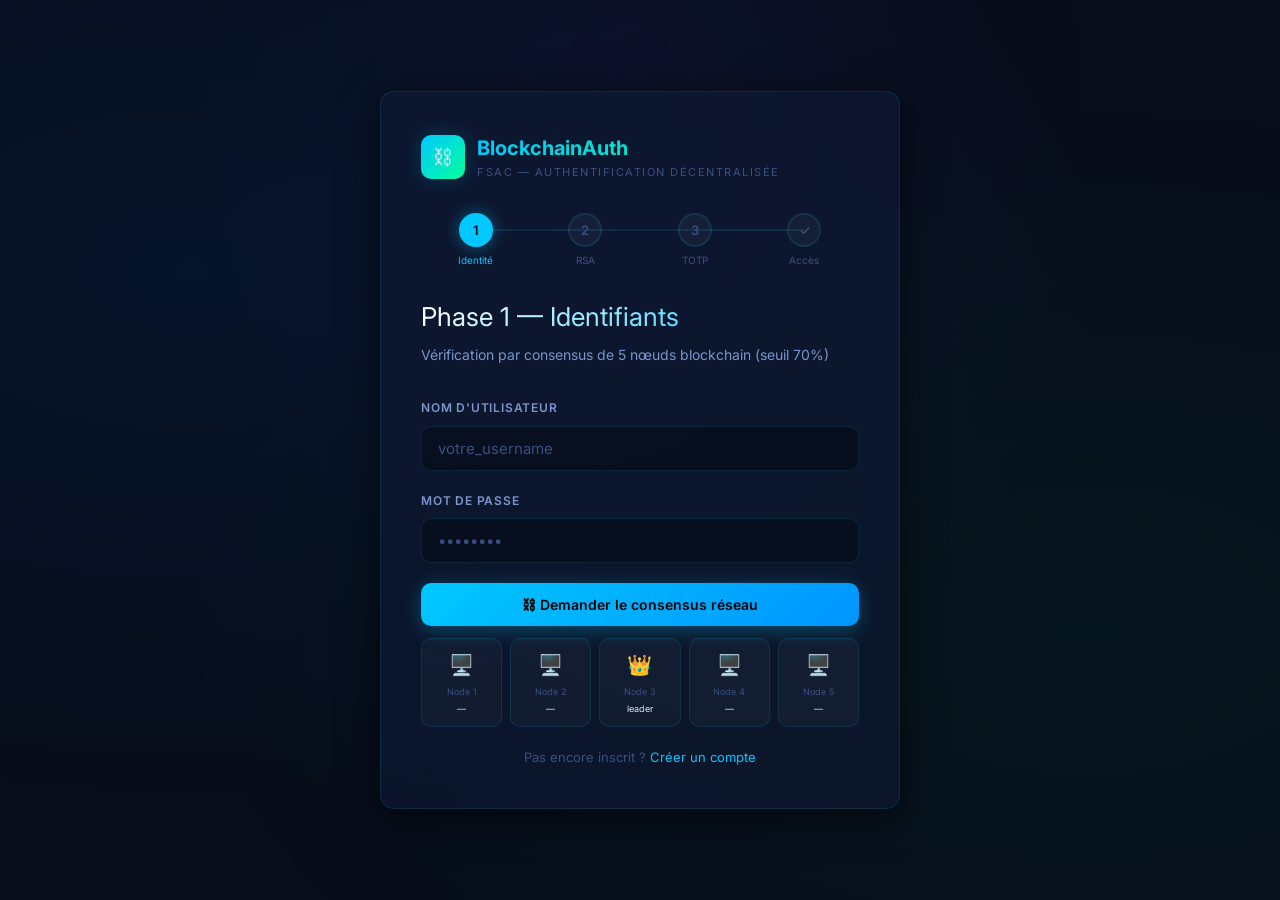
==== commit 5335a585: "feat: complete rewrite - 4-step register (show PEM key), 3-phase login (paste PEM), terminal log ani" ====
--- a/frontend/index.html
+++ b/frontend/index.html
@@ -5,7 +5,7 @@
     <meta charset="UTF-8">
     <meta name="viewport" content="width=device-width, initial-scale=1.0">
     <title>BlockchainAuth — Connexion Sécurisée</title>
-    <meta name="description" content="Authentification multi-facteurs par blockchain, RSA, et TOTP.">
+    <meta name="description" content="Authentification multi-facteurs par blockchain décentralisée.">
     <link rel="preconnect" href="https://fonts.googleapis.com">
     <link
         href="https://fonts.googleapis.com/css2?family=Inter:wght@300;400;500;600;700&family=JetBrains+Mono:wght@400;500&display=swap"
@@ -14,90 +14,87 @@
     <style>
         .login-wrap {
             width: 100%;
-            max-width: 480px;
-        }
-
-        #step2-panel,
-        #step3-panel,
-        #step-done {
+            max-width: 520px;
+        }
+
+        .phase {
             display: none;
         }
 
-        /* Phase stepper */
+        .phase.active {
+            display: block;
+        }
+
+        /* Stepper */
         .stepper {
             display: flex;
-            align-items: center;
+            margin-bottom: 28px;
             gap: 0;
-            margin-bottom: 28px;
-        }
-
-        .stepper-step {
-            display: flex;
-            flex-direction: column;
-            align-items: center;
+        }
+
+        .stp {
             flex: 1;
+            text-align: center;
             position: relative;
         }
 
-        .stepper-step:not(:last-child)::after {
+        .stp:not(:last-child)::after {
             content: '';
             position: absolute;
-            top: 18px;
+            top: 16px;
             left: 50%;
             width: 100%;
             height: 2px;
             background: var(--border);
             z-index: 0;
-            transition: background 0.5s;
-        }
-
-        .stepper-step.done:not(:last-child)::after {
-            background: var(--accent);
-        }
-
-        .stepper-num {
-            width: 36px;
-            height: 36px;
+            transition: background .4s;
+        }
+
+        .stp.done:not(:last-child)::after {
+            background: #22c55e;
+        }
+
+        .stp-n {
+            width: 34px;
+            height: 34px;
             border-radius: 50%;
             background: rgba(255, 255, 255, 0.04);
             border: 2px solid var(--border);
-            display: flex;
+            display: inline-flex;
             align-items: center;
             justify-content: center;
-            font-size: 14px;
+            font-size: 13px;
             font-weight: 600;
             color: var(--text3);
+            position: relative;
             z-index: 1;
-            transition: all 0.4s;
-            position: relative;
-        }
-
-        .stepper-step.active .stepper-num {
+            transition: all .3s;
+        }
+
+        .stp.active .stp-n {
             background: var(--accent);
             border-color: var(--accent);
             color: #0a0a12;
-            box-shadow: 0 0 20px rgba(0, 212, 255, 0.4);
-        }
-
-        .stepper-step.done .stepper-num {
+            box-shadow: 0 0 16px rgba(0, 212, 255, 0.4);
+        }
+
+        .stp.done .stp-n {
             background: #22c55e;
             border-color: #22c55e;
             color: #fff;
         }
 
-        .stepper-label {
+        .stp-l {
             font-size: 10px;
             color: var(--text3);
-            margin-top: 6px;
-            text-align: center;
-            letter-spacing: 0.3px;
-        }
-
-        .stepper-step.active .stepper-label {
+            margin-top: 5px;
+        }
+
+        .stp.active .stp-l {
             color: var(--accent);
         }
 
-        .stepper-step.done .stepper-label {
+        .stp.done .stp-l {
             color: #22c55e;
         }
 
@@ -106,74 +103,186 @@
             display: grid;
             grid-template-columns: repeat(5, 1fr);
             gap: 8px;
-            margin: 16px 0;
-        }
-
-        .node-card {
+            margin: 12px 0;
+        }
+
+        .nd {
             background: rgba(255, 255, 255, 0.03);
             border: 1px solid var(--border);
             border-radius: 10px;
             padding: 10px 4px;
             text-align: center;
-            transition: all 0.4s;
-        }
-
-        .node-card .node-icon {
-            font-size: 22px;
+            transition: all .4s;
+        }
+
+        .nd .nd-ico {
+            font-size: 20px;
             margin-bottom: 4px;
         }
 
-        .node-card .node-label {
+        .nd .nd-lbl {
             font-size: 9px;
             color: var(--text3);
-            letter-spacing: 0.3px;
-        }
-
-        .node-card .node-status {
+        }
+
+        .nd .nd-st {
             font-size: 9px;
             margin-top: 3px;
         }
 
-        .node-card.pending {
-            animation: pulse-border 1.2s infinite;
-        }
-
-        .node-card.voted-yes {
+        .nd.pending {
+            animation: ndpulse 1.2s infinite;
+        }
+
+        .nd.yes {
             border-color: #22c55e;
             background: rgba(34, 197, 94, 0.08);
         }
 
-        .node-card.voted-no {
+        .nd.no {
             border-color: #ef4444;
             background: rgba(239, 68, 68, 0.08);
         }
 
-        .node-card.leader {
-            border-color: var(--accent);
-        }
-
-        @keyframes pulse-border {
+        @keyframes ndpulse {
 
             0%,
             100% {
-                box-shadow: 0 0 0 0 rgba(0, 212, 255, 0.3);
+                box-shadow: 0 0 0 0 rgba(0, 212, 255, .3)
             }
 
             50% {
-                box-shadow: 0 0 0 6px rgba(0, 212, 255, 0);
-            }
-        }
-
-        /* Challenge boxes */
-        .challenges-grid {
+                box-shadow: 0 0 0 6px rgba(0, 212, 255, 0)
+            }
+        }
+
+        /* Terminal */
+        .term {
+            display: none;
+            background: #050508;
+            border: 1px solid rgba(0, 212, 255, .2);
+            border-radius: 10px;
+            overflow: hidden;
+            margin: 14px 0;
+            box-shadow: inset 0 0 30px rgba(0, 0, 0, .5);
+        }
+
+        .term.vis {
+            display: block;
+        }
+
+        .term-bar {
+            background: rgba(0, 212, 255, .05);
+            border-bottom: 1px solid rgba(0, 212, 255, .12);
+            padding: 6px 12px;
+            display: flex;
+            align-items: center;
+            gap: 5px;
+        }
+
+        .term-bar .d {
+            width: 9px;
+            height: 9px;
+            border-radius: 50%;
+        }
+
+        .term-bar .tt {
+            font-family: 'JetBrains Mono', monospace;
+            font-size: 10px;
+            color: rgba(0, 212, 255, .7);
+            margin-left: 6px;
+            letter-spacing: 1px;
+        }
+
+        .term-body {
+            padding: 8px 12px;
+            max-height: 180px;
+            overflow-y: auto;
+            font-family: 'JetBrains Mono', monospace;
+            font-size: 11px;
+            line-height: 1.75;
+            scroll-behavior: smooth;
+        }
+
+        .term-body::-webkit-scrollbar {
+            width: 3px;
+        }
+
+        .term-body::-webkit-scrollbar-thumb {
+            background: rgba(0, 212, 255, .15);
+            border-radius: 2px;
+        }
+
+        .tl {
+            animation: tla .1s ease;
+        }
+
+        @keyframes tla {
+            from {
+                opacity: 0;
+                transform: translateX(-3px)
+            }
+
+            to {
+                opacity: 1;
+                transform: none
+            }
+        }
+
+        .t-ok {
+            color: #22c55e;
+        }
+
+        .t-err {
+            color: #ef4444;
+        }
+
+        .t-inf {
+            color: #00d4ff;
+        }
+
+        .t-dim {
+            color: rgba(255, 255, 255, .3);
+        }
+
+        .t-wrn {
+            color: #f59e0b;
+        }
+
+        .t-hsh {
+            color: #a78bfa;
+        }
+
+        .cblink {
+            display: inline-block;
+            width: 7px;
+            height: 13px;
+            background: var(--accent);
+            vertical-align: middle;
+            animation: cb .8s step-end infinite;
+        }
+
+        @keyframes cb {
+
+            0%,
+            100% {
+                opacity: 1
+            }
+
+            50% {
+                opacity: 0
+            }
+        }
+
+        /* Challenge cards */
+        .ch-grid {
             display: grid;
-            grid-template-columns: 1fr;
             gap: 8px;
             margin: 12px 0;
         }
 
-        .challenge-item {
-            background: rgba(0, 0, 0, 0.4);
+        .ch-item {
+            background: rgba(0, 0, 0, .4);
             border: 1px solid var(--border);
             border-radius: 8px;
             padding: 10px 14px;
@@ -182,69 +291,84 @@
             gap: 10px;
         }
 
-        .challenge-item .cnode {
+        .ch-item .cn {
             font-size: 11px;
             color: var(--accent2);
             font-weight: 600;
-            width: 60px;
+            width: 55px;
             flex-shrink: 0;
         }
 
-        .challenge-item .cdata {
+        .ch-item .cd {
             font-family: 'JetBrains Mono', monospace;
-            font-size: 10px;
+            font-size: 9px;
             color: var(--text3);
             word-break: break-all;
             flex: 1;
         }
 
-        .challenge-item .cstatus {
+        .ch-item .cs {
             font-size: 16px;
             flex-shrink: 0;
         }
 
-        /* OTP input */
-        .otp-input {
+        /* PEM input */
+        .pem-input {
+            width: 100%;
+            min-height: 100px;
+            background: #050508;
+            border: 1px solid var(--border);
+            border-radius: 8px;
+            padding: 12px;
+            font-family: 'JetBrains Mono', monospace;
+            font-size: 10px;
+            color: var(--accent2);
+            resize: vertical;
+            line-height: 1.5;
+        }
+
+        .pem-input:focus {
+            border-color: var(--accent);
+            outline: none;
+            box-shadow: 0 0 16px rgba(0, 212, 255, .1);
+        }
+
+        /* OTP */
+        .otp-row {
             display: flex;
             gap: 8px;
             justify-content: center;
             margin: 16px 0;
         }
 
-        .otp-digit {
+        .otp-d {
             width: 48px;
             height: 60px;
             text-align: center;
             font-size: 24px;
             font-weight: 700;
             font-family: 'JetBrains Mono', monospace;
-            background: rgba(0, 0, 0, 0.5);
+            background: rgba(0, 0, 0, .5);
             border: 2px solid var(--border);
             border-radius: 10px;
             color: var(--text1);
             outline: none;
-            transition: all 0.3s;
-            caret-color: var(--accent);
-        }
-
-        .otp-digit:focus {
+            transition: all .3s;
+        }
+
+        .otp-d:focus {
             border-color: var(--accent);
-            box-shadow: 0 0 16px rgba(0, 212, 255, 0.2);
-        }
-
-        /* Success block card */
+            box-shadow: 0 0 16px rgba(0, 212, 255, .2);
+        }
+
+        /* Success */
         .block-card {
-            background: linear-gradient(135deg, rgba(34, 197, 94, 0.1), rgba(0, 212, 255, 0.05));
-            border: 1px solid rgba(34, 197, 94, 0.3);
+            background: linear-gradient(135deg, rgba(34, 197, 94, .1), rgba(0, 212, 255, .05));
+            border: 1px solid rgba(34, 197, 94, .3);
             border-radius: 14px;
             padding: 20px;
             margin: 16px 0;
             text-align: center;
-        }
-
-        .block-icon {
-            font-size: 48px;
-            margin-bottom: 8px;
         }
 
         .block-hash {
@@ -253,32 +377,6 @@
             color: var(--accent2);
             word-break: break-all;
             margin-top: 8px;
-        }
-
-        .consensus-bar-wrap {
-            margin: 12px 0;
-        }
-
-        .consensus-bar-label {
-            display: flex;
-            justify-content: space-between;
-            font-size: 12px;
-            color: var(--text3);
-            margin-bottom: 6px;
-        }
-
-        .consensus-bar {
-            height: 6px;
-            background: var(--border);
-            border-radius: 3px;
-            overflow: hidden;
-        }
-
-        .consensus-fill {
-            height: 100%;
-            background: linear-gradient(90deg, var(--accent), var(--accent2));
-            border-radius: 3px;
-            transition: width 1s ease;
         }
     </style>
 </head>
@@ -292,38 +390,34 @@
                     <div class="brand-icon">⛓</div>
                     <div>
                         <div class="brand-name">BlockchainAuth</div>
-                        <div class="brand-sub">FSAC — Système d'authentification décentralisé</div>
+                        <div class="brand-sub">FSAC — Authentification décentralisée</div>
                     </div>
                 </div>
 
-                <!-- Phase stepper -->
+                <!-- Stepper -->
                 <div class="stepper" id="stepper">
-                    <div class="stepper-step active" id="sdot-1">
-                        <div class="stepper-num">1</div>
-                        <div class="stepper-label">Identité</div>
-                    </div>
-                    <div class="stepper-step" id="sdot-2">
-                        <div class="stepper-num">2</div>
-                        <div class="stepper-label">Consensus</div>
-                    </div>
-                    <div class="stepper-step" id="sdot-3">
-                        <div class="stepper-num">3</div>
-                        <div class="stepper-label">RSA</div>
-                    </div>
-                    <div class="stepper-step" id="sdot-4">
-                        <div class="stepper-num">4</div>
-                        <div class="stepper-label">TOTP</div>
-                    </div>
-                    <div class="stepper-step" id="sdot-5">
-                        <div class="stepper-num">✓</div>
-                        <div class="stepper-label">Accès</div>
+                    <div class="stp active" id="st-1">
+                        <div class="stp-n">1</div>
+                        <div class="stp-l">Identité</div>
+                    </div>
+                    <div class="stp" id="st-2">
+                        <div class="stp-n">2</div>
+                        <div class="stp-l">RSA</div>
+                    </div>
+                    <div class="stp" id="st-3">
+                        <div class="stp-n">3</div>
+                        <div class="stp-l">TOTP</div>
+                    </div>
+                    <div class="stp" id="st-4">
+                        <div class="stp-n">✓</div>
+                        <div class="stp-l">Accès</div>
                     </div>
                 </div>
 
-                <!-- ========= PHASE 1: Credentials ========= -->
-                <div id="step1-panel">
-                    <div class="page-title">Connexion</div>
-                    <div class="page-sub">Authentification blockchain 3-phases</div>
+                <!-- ═══ PHASE 1: Credentials + Consensus ═══ -->
+                <div class="phase active" id="ph-1">
+                    <div class="page-title">Phase 1 — Identifiants</div>
+                    <div class="page-sub">Vérification par consensus de 5 nœuds blockchain (seuil 70%)</div>
 
                     <div class="form-group">
                         <label class="form-label">Nom d'utilisateur</label>
@@ -336,44 +430,52 @@
                             autocomplete="current-password">
                     </div>
 
-                    <!-- Blockchain info -->
-                    <div
-                        style="background:rgba(0,212,255,0.04);border:1px solid rgba(0,212,255,0.1);border-radius:10px;padding:12px;font-size:12px;color:var(--text3);margin:14px 0;">
-                        🔒 Vos identifiants seront vérifiés par consensus de 5 nœuds blockchain indépendants (seuil 70%)
-                    </div>
-
-                    <button class="btn btn-primary btn-full" id="btn-step1" onclick="doStep1()">
-                        <span class="btn-text">⛓ Vérifier l'identité</span>
+                    <button class="btn btn-primary btn-full" id="btn-p1" onclick="doPhase1()">
+                        <span class="btn-text">⛓ Demander le consensus réseau</span>
                         <div class="spinner"></div>
                     </button>
-                    <div id="alert-step1" class="alert"></div>
-
-                    <!-- Node grid (initially neutral) -->
-                    <div class="node-grid" id="node-grid-1">
-                        <div class="node-card" id="nc-1">
-                            <div class="node-icon">🖥️</div>
-                            <div class="node-label">Node 1</div>
-                            <div class="node-status" id="ns-1">—</div>
-                        </div>
-                        <div class="node-card" id="nc-2">
-                            <div class="node-icon">🖥️</div>
-                            <div class="node-label">Node 2</div>
-                            <div class="node-status" id="ns-2">—</div>
-                        </div>
-                        <div class="node-card" id="nc-3">
-                            <div class="node-icon">👑</div>
-                            <div class="node-label">Node 3</div>
-                            <div class="node-status" id="ns-3">leader</div>
-                        </div>
-                        <div class="node-card" id="nc-4">
-                            <div class="node-icon">🖥️</div>
-                            <div class="node-label">Node 4</div>
-                            <div class="node-status" id="ns-4">—</div>
-                        </div>
-                        <div class="node-card" id="nc-5">
-                            <div class="node-icon">🖥️</div>
-                            <div class="node-label">Node 5</div>
-                            <div class="node-status" id="ns-5">—</div>
+                    <div id="alert-p1" class="alert"></div>
+
+                    <!-- Terminal -->
+                    <div class="term" id="terminal">
+                        <div class="term-bar">
+                            <div class="d" style="background:#ef4444"></div>
+                            <div class="d" style="background:#f59e0b"></div>
+                            <div class="d" style="background:#22c55e"></div>
+                            <span class="tt">blockchain-consensus.log</span>
+                        </div>
+                        <div class="term-body" id="tbody">
+                            <span class="t-dim"># BlockchainAuth v2.0 — standing by...</span><br>
+                            <span class="cblink" id="tcur"></span>
+                        </div>
+                    </div>
+
+                    <!-- Nodes -->
+                    <div class="node-grid" id="ng1">
+                        <div class="nd" id="n1">
+                            <div class="nd-ico">🖥️</div>
+                            <div class="nd-lbl">Node 1</div>
+                            <div class="nd-st">—</div>
+                        </div>
+                        <div class="nd" id="n2">
+                            <div class="nd-ico">🖥️</div>
+                            <div class="nd-lbl">Node 2</div>
+                            <div class="nd-st">—</div>
+                        </div>
+                        <div class="nd" id="n3">
+                            <div class="nd-ico">👑</div>
+                            <div class="nd-lbl">Node 3</div>
+                            <div class="nd-st">leader</div>
+                        </div>
+                        <div class="nd" id="n4">
+                            <div class="nd-ico">🖥️</div>
+                            <div class="nd-lbl">Node 4</div>
+                            <div class="nd-st">—</div>
+                        </div>
+                        <div class="nd" id="n5">
+                            <div class="nd-ico">🖥️</div>
+                            <div class="nd-lbl">Node 5</div>
+                            <div class="nd-st">—</div>
                         </div>
                     </div>
 
@@ -383,95 +485,94 @@
                     </p>
                 </div>
 
-                <!-- ========= PHASE 2: RSA Challenge ========= -->
-                <div id="step2-panel">
-                    <div class="page-title">Phase 2 — Preuve RSA</div>
-                    <div class="page-sub">Chaque nœud génère un défi unique. Votre clé privée ne quitte
-                        <strong>jamais</strong> votre appareil.</div>
+                <!-- ═══ PHASE 2: RSA Challenge ═══ -->
+                <div class="phase" id="ph-2">
+                    <div class="page-title">Phase 2 — Défi cryptographique RSA</div>
+                    <div class="page-sub">Collez votre clé privée. Elle reste dans votre navigateur — seules les
+                        signatures sont envoyées.</div>
 
                     <div class="form-group">
-                        <label class="form-label">Mot de passe (pour déverrouiller votre clé privée)</label>
-                        <input type="password" id="pw-for-rsa" class="form-control" placeholder="Votre mot de passe">
-                    </div>
-
-                    <div class="challenges-grid" id="challenges-display"></div>
-
-                    <button class="btn btn-primary btn-full" id="btn-step2" onclick="doStep2()">
-                        <span class="btn-text">🔑 Signer les défis (in-browser)</span>
+                        <label class="form-label">🔐 Clé privée RSA (format PEM)</label>
+                        <textarea class="pem-input" id="pem-input"
+                            placeholder="-----BEGIN RSA PRIVATE KEY-----&#10;Collez votre clé ici...&#10;-----END RSA PRIVATE KEY-----"></textarea>
+                        <div class="form-hint">⚠️ La clé ne quitte JAMAIS votre navigateur</div>
+                    </div>
+
+                    <div class="ch-grid" id="ch-grid"></div>
+
+                    <button class="btn btn-primary btn-full" id="btn-p2" onclick="doPhase2()">
+                        <span class="btn-text">🔑 Signer les 5 défis (in-browser)</span>
                         <div class="spinner"></div>
                     </button>
-                    <div id="alert-step2" class="alert"></div>
+                    <div id="alert-p2" class="alert"></div>
                 </div>
 
-                <!-- ========= PHASE 3: TOTP ========= -->
-                <div id="step3-panel">
-                    <div style="text-align:center;margin-bottom:20px">
+                <!-- ═══ PHASE 3: TOTP ═══ -->
+                <div class="phase" id="ph-3">
+                    <div style="text-align:center;margin-bottom:16px">
                         <div style="font-size:48px">📱</div>
                         <div class="page-title">Phase 3 — Code TOTP</div>
                         <div class="page-sub">Ouvrez <strong style="color:var(--accent)">Google Authenticator</strong>
                             et entrez le code à 6 chiffres</div>
                     </div>
 
-                    <div class="otp-input" id="otp-inputs">
-                        <input class="otp-digit" id="otp-0" maxlength="1" type="text" inputmode="numeric">
-                        <input class="otp-digit" id="otp-1" maxlength="1" type="text" inputmode="numeric">
-                        <input class="otp-digit" id="otp-2" maxlength="1" type="text" inputmode="numeric">
-                        <input class="otp-digit" id="otp-3" maxlength="1" type="text" inputmode="numeric">
-                        <input class="otp-digit" id="otp-4" maxlength="1" type="text" inputmode="numeric">
-                        <input class="otp-digit" id="otp-5" maxlength="1" type="text" inputmode="numeric">
-                    </div>
-
-                    <!-- 5 nodes checking TOTP -->
-                    <div class="node-grid" id="node-grid-3">
-                        <div class="node-card" id="tnc-1">
-                            <div class="node-icon">🖥️</div>
-                            <div class="node-label">Node 1</div>
-                            <div class="node-status">attente</div>
-                        </div>
-                        <div class="node-card" id="tnc-2">
-                            <div class="node-icon">🖥️</div>
-                            <div class="node-label">Node 2</div>
-                            <div class="node-status">attente</div>
-                        </div>
-                        <div class="node-card" id="tnc-3">
-                            <div class="node-icon">👑</div>
-                            <div class="node-label">Node 3</div>
-                            <div class="node-status">leader</div>
-                        </div>
-                        <div class="node-card" id="tnc-4">
-                            <div class="node-icon">🖥️</div>
-                            <div class="node-label">Node 4</div>
-                            <div class="node-status">attente</div>
-                        </div>
-                        <div class="node-card" id="tnc-5">
-                            <div class="node-icon">🖥️</div>
-                            <div class="node-label">Node 5</div>
-                            <div class="node-status">attente</div>
-                        </div>
-                    </div>
-
-                    <button class="btn btn-primary btn-full" id="btn-step3" onclick="doStep3()">
+                    <div class="otp-row" id="otp-row">
+                        <input class="otp-d" id="ot-0" maxlength="1" type="text" inputmode="numeric">
+                        <input class="otp-d" id="ot-1" maxlength="1" type="text" inputmode="numeric">
+                        <input class="otp-d" id="ot-2" maxlength="1" type="text" inputmode="numeric">
+                        <input class="otp-d" id="ot-3" maxlength="1" type="text" inputmode="numeric">
+                        <input class="otp-d" id="ot-4" maxlength="1" type="text" inputmode="numeric">
+                        <input class="otp-d" id="ot-5" maxlength="1" type="text" inputmode="numeric">
+                    </div>
+
+                    <!-- Nodes verifying TOTP -->
+                    <div class="node-grid" id="ng3">
+                        <div class="nd" id="t1">
+                            <div class="nd-ico">🖥️</div>
+                            <div class="nd-lbl">Node 1</div>
+                            <div class="nd-st">attente</div>
+                        </div>
+                        <div class="nd" id="t2">
+                            <div class="nd-ico">🖥️</div>
+                            <div class="nd-lbl">Node 2</div>
+                            <div class="nd-st">attente</div>
+                        </div>
+                        <div class="nd" id="t3">
+                            <div class="nd-ico">👑</div>
+                            <div class="nd-lbl">Node 3</div>
+                            <div class="nd-st">leader</div>
+                        </div>
+                        <div class="nd" id="t4">
+                            <div class="nd-ico">🖥️</div>
+                            <div class="nd-lbl">Node 4</div>
+                            <div class="nd-st">attente</div>
+                        </div>
+                        <div class="nd" id="t5">
+                            <div class="nd-ico">🖥️</div>
+                            <div class="nd-lbl">Node 5</div>
+                            <div class="nd-st">attente</div>
+                        </div>
+                    </div>
+
+                    <button class="btn btn-primary btn-full" id="btn-p3" onclick="doPhase3()">
                         <span class="btn-text">✅ Valider le code TOTP</span>
                         <div class="spinner"></div>
                     </button>
-                    <div id="alert-step3" class="alert"></div>
+                    <div id="alert-p3" class="alert"></div>
                 </div>
 
-                <!-- ========= SUCCESS ========= -->
-                <div id="step-done">
+                <!-- ═══ SUCCESS ═══ -->
+                <div class="phase" id="ph-done">
                     <div class="block-card">
-                        <div class="block-icon">🎉</div>
-                        <div style="font-size:20px;font-weight:700;color:#22c55e;margin-bottom:4px">Accès accordé!</div>
+                        <div style="font-size:48px">🎉</div>
+                        <div style="font-size:20px;font-weight:700;color:#22c55e;margin:4px 0">Accès accordé!</div>
                         <div style="font-size:13px;color:var(--text2)">Authentification 3-phases blockchain réussie
                         </div>
-                        <div class="block-hash" id="block-hash-display">—</div>
-                    </div>
-
-                    <div style="font-size:12px;color:var(--text3);text-align:center;margin:8px 0">
-                        Bloc gravé dans la blockchain immuable ↑
-                    </div>
-
-                    <a href="dashboard.html" class="btn btn-success btn-full"
+                        <div class="block-hash" id="bhash">—</div>
+                    </div>
+                    <div style="font-size:11px;color:var(--text3);text-align:center;margin:8px 0">Bloc gravé dans la
+                        blockchain immuable ↑</div>
+                    <a href="dashboard.html" class="btn btn-success btn-full" id="btn-go-dash"
                         style="margin-top:12px;display:block;text-align:center;text-decoration:none">
                         🛡️ Accéder au tableau de bord SOC
                     </a>
@@ -482,257 +583,215 @@
 
     <script src="js/crypto_client.js"></script>
     <script>
-        const BACKEND = (window.location.hostname === 'localhost' || window.location.hostname === '127.0.0.1')
+        const BACKEND = (location.hostname === 'localhost' || location.hostname === '127.0.0.1')
             ? 'http://localhost:5000'
             : 'https://wadi1111-blockchain-auth-backend.hf.space';
 
-        let state = { username: '', challengeId: '', challenges: {}, step2Token: '' };
-
-        // ── Stepper ──────────────
-        function setStep(n) {
-            for (let i = 1; i <= 5; i++) {
-                const el = document.getElementById(`sdot-${i}`);
+        let S = { user: '', chId: '', chs: {}, s2tok: '' };
+
+        // ── Terminal ─────────────────────
+        const T = {
+            show() { document.getElementById('terminal').classList.add('vis'); },
+            clear() { document.getElementById('tbody').innerHTML = '<span class="t-dim"># BlockchainAuth v2.0</span><br><span class="cblink" id="tcur"></span>'; },
+            _w(html, d = 0) {
+                return new Promise(r => setTimeout(() => {
+                    const b = document.getElementById('tbody'), c = document.getElementById('tcur');
+                    const l = document.createElement('div'); l.className = 'tl'; l.innerHTML = html;
+                    if (c) b.insertBefore(l, c); else b.appendChild(l);
+                    b.scrollTop = b.scrollHeight; r();
+                }, d));
+            },
+            log(m, cls = '', d = 0) { const ts = new Date().toISOString().slice(11, 19); return this._w(`<span class="t-dim">[${ts}]</span> <span class="${cls}">${m}</span>`, d); },
+            ban(p) { return this.log(`━━━ ${p} ━━━`, 't-inf'); },
+            nd(id, m, ok = null, d = 0) { const i = ok === null ? '⬡' : ok ? '✓' : '✗', c = ok === null ? 't-dim' : ok ? 't-ok' : 't-err'; return this.log(`[NODE-${String(id).padStart(3, '0')}] ${i} ${m}`, c, d); }
+        };
+
+        // ── Phase switching ─────────────
+        function setPhase(n) {
+            document.querySelectorAll('.phase').forEach(p => p.classList.remove('active'));
+            document.getElementById(n <= 3 ? `ph-${n}` : 'ph-done').classList.add('active');
+            for (let i = 1; i <= 4; i++) {
+                const el = document.getElementById(`st-${i}`);
                 el.classList.remove('active', 'done');
                 if (i < n) el.classList.add('done');
                 else if (i === n) el.classList.add('active');
             }
-            document.getElementById('step1-panel').style.display = (n <= 2) ? '' : 'none';
-            document.getElementById('step2-panel').style.display = (n === 3) ? '' : 'none';
-            document.getElementById('step3-panel').style.display = (n === 4) ? '' : 'none';
-            document.getElementById('step-done').style.display = (n === 5) ? '' : 'none';
-            document.getElementById('stepper').style.display = (n === 5) ? 'none' : '';
-        }
-
-        // ── Alerts ───────────────
-        function showAlert(id, msg, type = 'error') {
-            const el = document.getElementById(id);
-            el.className = `alert alert-${type} show`;
-            el.innerHTML = `<span>${type === 'error' ? '⚠️' : '✅'}</span><span>${msg}</span>`;
-        }
-        function setLoading(btnId, on) {
-            const btn = document.getElementById(btnId);
-            btn.classList.toggle('loading', on);
-            btn.disabled = on;
-        }
-
-        // ── Node animation ───────
-        function animateNodes(results, gridPrefix) {
-            if (!results) return;
-            results.forEach((r, i) => {
-                const nc = document.getElementById(`${gridPrefix}${i + 1}`);
-                if (!nc) return;
-                nc.classList.add('pending');
-                setTimeout(() => {
-                    nc.classList.remove('pending');
-                    nc.classList.add(r.voted ? 'voted-yes' : 'voted-no');
-                    nc.querySelector('.node-status').textContent = r.voted ? '✅' : '❌';
-                }, 300 + i * 200);
-            });
-        }
-
-        // ── PHASE 1 ──────────────
-        async function doStep1() {
-            const username = document.getElementById('username').value.trim();
-            const password = document.getElementById('password').value;
-            if (!username || !password) { showAlert('alert-step1', 'Remplissez tous les champs.'); return; }
-
-            setLoading('btn-step1', true);
-            // Animate nodes as pending
-            for (let i = 1; i <= 5; i++) { document.getElementById(`nc-${i}`).classList.add('pending'); }
+            if (n >= 4) document.getElementById('stepper').style.display = 'none';
+        }
+
+        function showA(id, m, t = 'error') {
+            const e = document.getElementById(id);
+            e.className = `alert alert-${t} show`;
+            e.innerHTML = `<span>${t === 'error' ? '⚠️' : '✅'}</span><span>${m}</span>`;
+        }
+        function setL(id, on) { const b = document.getElementById(id); b.classList.toggle('loading', on); b.disabled = on; }
+
+        // ── PHASE 1: Credentials + Consensus ─────
+        async function doPhase1() {
+            const u = document.getElementById('username').value.trim();
+            const p = document.getElementById('password').value;
+            if (!u || !p) { showA('alert-p1', 'Remplissez tous les champs.'); return; }
+
+            setL('btn-p1', true);
+            T.show(); T.clear();
+            T.ban('PHASE 1 — CREDENTIAL CONSENSUS');
+            T.log(`Authenticating: <span class="t-hsh">${u}</span>`, '', 100);
+            T.log('Computing SHA-256(password)...', 't-dim', 250);
+            T.log('Broadcasting to 5 independent blockchain nodes...', 't-inf', 400);
+            for (let i = 1; i <= 5; i++) { T.nd(i, 'Connecting...', null, 500 + i * 80); document.getElementById(`n${i}`).classList.add('pending'); }
 
             try {
                 const res = await fetch(`${BACKEND}/api/login/step1`, {
-                    method: 'POST',
-                    headers: { 'Content-Type': 'application/json' },
-                    body: JSON.stringify({ username, password })
+                    method: 'POST', headers: { 'Content-Type': 'application/json' },
+                    body: JSON.stringify({ username: u, password: p })
                 });
-                const data = await res.json();
-
+                const d = await res.json();
                 if (!res.ok) {
-                    // Animate failed nodes
-                    for (let i = 1; i <= 5; i++) {
-                        const nc = document.getElementById(`nc-${i}`);
-                        nc.classList.remove('pending');
-                        nc.classList.add('voted-no');
-                    }
-                    showAlert('alert-step1', data.error || `Erreur ${res.status}`);
+                    for (let i = 1; i <= 5; i++) { T.nd(i, 'VOTE: rejected ✗', false, i * 60); const nc = document.getElementById(`n${i}`); nc.classList.remove('pending'); nc.classList.add('no'); nc.querySelector('.nd-st').textContent = '❌'; }
+                    T.log(`CONSENSUS FAILED: ${d.error}`, 't-err', 400);
+                    showA('alert-p1', d.error || `Erreur ${res.status}`);
                     return;
                 }
-
-                // Animate nodes based on results
-                animateNodes(data.node_results, 'nc-');
-                state.username = data.username;
-                state.challengeId = data.challenge_id;
-                state.challenges = data.challenges;
-
-                // Show consensus bar
-                const pct = data.phase1_percentage || 0;
-                showAlert('alert-step1', `✅ Consensus: ${pct}% — Passez à la phase RSA`, 'success');
-
-                setTimeout(() => { setStep(3); renderChallenges(); }, 1200);
+                const nr = d.node_results || [];
+                nr.forEach((r, i) => { T.nd(i + 1, r.voted ? 'VOTE: verified ✓' : 'VOTE: rejected ✗', r.voted, 100 + i * 130); const nc = document.getElementById(`n${i + 1}`); setTimeout(() => { nc.classList.remove('pending'); nc.classList.add(r.voted ? 'yes' : 'no'); nc.querySelector('.nd-st').textContent = r.voted ? '✅' : '❌'; }, 300 + i * 200); });
+                const pct = d.phase1_percentage || 0;
+                setTimeout(() => T.log(`CONSENSUS: ${pct}% ≥ 70% threshold ✅`, 't-ok'), nr.length * 130 + 200);
+                setTimeout(() => T.log('Generating per-node RSA challenges...', 't-inf'), nr.length * 130 + 500);
+
+                S.user = d.username; S.chId = d.challenge_id; S.chs = d.challenges;
+                showA('alert-p1', `✅ ${pct}% consensus — Phase 1 réussie!`, 'success');
+                setTimeout(() => { setPhase(2); renderChallenges(); }, 1400);
             } catch (e) {
-                for (let i = 1; i <= 5; i++) { document.getElementById(`nc-${i}`).classList.remove('pending'); }
-                showAlert('alert-step1', `Erreur réseau: ${e.message}`);
-            } finally {
-                setLoading('btn-step1', false);
-            }
-        }
-
-        // ── Render challenge boxes ─
+                for (let i = 1; i <= 5; i++) document.getElementById(`n${i}`).classList.remove('pending');
+                showA('alert-p1', `Erreur réseau: ${e.message}`);
+            } finally { setL('btn-p1', false); }
+        }
+
+        // ── Render challenges ─────────
         function renderChallenges() {
-            const grid = document.getElementById('challenges-display');
-            grid.innerHTML = '';
-            Object.entries(state.challenges).forEach(([nid, info]) => {
-                const challenge = info.encrypted_challenge || '';
-                grid.innerHTML += `
-                <div class="challenge-item" id="ci-${nid}">
-                    <div class="cnode">Node ${nid}</div>
-                    <div class="cdata">${challenge.substring(0, 60)}…</div>
-                    <div class="cstatus" id="cs-${nid}">⏳</div>
-                </div>`;
+            const g = document.getElementById('ch-grid'); g.innerHTML = '';
+            Object.entries(S.chs).forEach(([nid, info]) => {
+                const ch = info.encrypted_challenge || '';
+                g.innerHTML += `<div class="ch-item" id="ci-${nid}"><div class="cn">Node ${nid}</div><div class="cd">${ch.substring(0, 50)}…</div><div class="cs" id="cx-${nid}">⏳</div></div>`;
             });
         }
 
-        // ── PHASE 2: RSA Challenge ─
-        async function doStep2() {
-            const password = document.getElementById('pw-for-rsa').value;
-            if (!password) { showAlert('alert-step2', 'Entrez votre mot de passe pour déverrouiller la clé.'); return; }
-
-            setLoading('btn-step2', true);
-            // Update status
-            Object.keys(state.challenges).forEach(nid => {
-                const cs = document.getElementById(`cs-${nid}`);
-                if (cs) cs.textContent = '🔄';
-            });
+        // ── PHASE 2: RSA Challenge ─────
+        async function doPhase2() {
+            const pem = document.getElementById('pem-input').value.trim();
+            if (!pem || !pem.includes('-----BEGIN')) { showA('alert-p2', 'Collez votre clé privée RSA (format PEM).'); return; }
+
+            setL('btn-p2', true);
+            T.ban('PHASE 2 — RSA CHALLENGE-RESPONSE');
+            T.log('Importing PEM private key via WebCrypto...', 't-dim', 100);
+            T.log('⚠ Key stays in browser — NEVER sent to server', 't-wrn', 250);
+
+            // Import PEM key in browser
+            const ok = await CryptoClient.importPrivateKeyPEM(pem);
+            if (!ok) {
+                T.log('IMPORT FAILED: Invalid PEM key', 't-err', 100);
+                showA('alert-p2', 'Clé privée invalide. Vérifiez le format PEM.');
+                setL('btn-p2', false);
+                return;
+            }
+            T.log('Private key imported successfully ✓', 't-ok', 100);
+
+            // Sign each challenge
+            const plainChs = {};
+            Object.entries(S.chs).forEach(([nid, info]) => { plainChs[nid] = info.encrypted_challenge; });
+
+            for (const [nid] of Object.entries(plainChs)) {
+                T.nd(nid, `Signing challenge with RSASSA-PKCS1-v1_5...`, null, Number(nid) * 80);
+                const cs = document.getElementById(`cx-${nid}`); if (cs) cs.textContent = '🔄';
+            }
 
             try {
-                // Sign challenges IN BROWSER with WebCrypto — private key never leaves
-                const plainChallenges = {};
-                Object.entries(state.challenges).forEach(([nid, info]) => {
-                    plainChallenges[nid] = info.encrypted_challenge;  // use as raw challenge
+                const sigs = await CryptoClient.signChallenges(plainChs);
+                Object.entries(sigs).forEach(([nid, sig], i) => {
+                    const ok = !!sig;
+                    T.nd(nid, ok ? `Signature: ${String(sig || '').substring(0, 14)}...` : 'Failed', ok, i * 80);
+                    const cs = document.getElementById(`cx-${nid}`); if (cs) cs.textContent = ok ? '✅' : '❌';
                 });
 
-                const signatures = await CryptoClient.signChallenges(plainChallenges, password);
-
-                // Update UI
-                Object.keys(state.challenges).forEach(nid => {
-                    const cs = document.getElementById(`cs-${nid}`);
-                    if (cs) cs.textContent = signatures[nid] ? '✅' : '❌';
+                T.log('Sending signatures to server...', 't-inf', Object.keys(sigs).length * 80 + 100);
+
+                const res = await fetch(`${BACKEND}/api/login/step2`, {
+                    method: 'POST', headers: { 'Content-Type': 'application/json' },
+                    body: JSON.stringify({ username: S.user, challenge_id: S.chId, signatures: sigs })
                 });
-
-                const res = await fetch(`${BACKEND}/api/login/step2`, {
-                    method: 'POST',
-                    headers: { 'Content-Type': 'application/json' },
-                    body: JSON.stringify({
-                        username: state.username,
-                        challenge_id: state.challengeId,
-                        signatures
-                    })
+                const d = await res.json();
+                if (!res.ok) { T.log(`RSA FAILED: ${d.error}`, 't-err', 100); showA('alert-p2', d.error || 'Échec RSA'); return; }
+
+                (d.challenge_results || []).forEach((r, i) => T.nd(r.node_id || i + 1, 'Signature verified ✓', true, i * 80));
+                setTimeout(() => T.log('ALL 5 NODES — RSA 100% VALID ✅', 't-ok'), 500);
+
+                S.s2tok = d.step2_token;
+                showA('alert-p2', '✅ 5/5 signatures vérifiées — Phase 2 réussie!', 'success');
+                setTimeout(() => { setPhase(3); setupOtp(); }, 1000);
+            } catch (e) { showA('alert-p2', `Erreur: ${e.message}`); }
+            finally { setL('btn-p2', false); }
+        }
+
+        // ── OTP inputs ────────────────
+        function setupOtp() {
+            for (let i = 0; i < 6; i++) {
+                const e = document.getElementById(`ot-${i}`); e.value = '';
+                e.addEventListener('input', () => { if (e.value.length === 1 && i < 5) document.getElementById(`ot-${i + 1}`).focus(); });
+                e.addEventListener('keydown', ev => { if (ev.key === 'Backspace' && !e.value && i > 0) document.getElementById(`ot-${i - 1}`).focus(); });
+                e.addEventListener('paste', ev => { const t = ev.clipboardData.getData('text').replace(/\D/g, '').substring(0, 6); t.split('').forEach((c, x) => { const d = document.getElementById(`ot-${x}`); if (d) d.value = c; }); ev.preventDefault(); });
+            }
+            document.getElementById('ot-0').focus();
+        }
+
+        // ── PHASE 3: TOTP ─────────────
+        async function doPhase3() {
+            const otp = Array.from({ length: 6 }, (_, i) => document.getElementById(`ot-${i}`).value).join('');
+            if (otp.length !== 6) { showA('alert-p3', 'Entrez les 6 chiffres TOTP.'); return; }
+
+            setL('btn-p3', true);
+            T.ban('PHASE 3 — TOTP VERIFICATION');
+            T.log(`Submitting TOTP: <span class="t-hsh">${otp}</span>`, '', 100);
+            T.log('Broadcasting to all 5 nodes for HMAC-SHA1 check...', 't-inf', 250);
+            for (let i = 1; i <= 5; i++) { T.nd(i, 'Verifying HMAC-SHA1 (±30s window)...', null, 350 + i * 90); document.getElementById(`t${i}`).classList.add('pending'); }
+
+            try {
+                const res = await fetch(`${BACKEND}/api/login/step3`, {
+                    method: 'POST', headers: { 'Content-Type': 'application/json' },
+                    body: JSON.stringify({ step2_token: S.s2tok, otp_token: otp })
                 });
-                const data = await res.json();
-
+                const d = await res.json();
                 if (!res.ok) {
-                    showAlert('alert-step2', data.error || 'Challenge RSA échoué');
+                    for (let i = 1; i <= 5; i++) { T.nd(i, 'TOTP: invalid ✗', false, i * 70); const nc = document.getElementById(`t${i}`); nc.classList.remove('pending'); nc.classList.add('no'); nc.querySelector('.nd-st').textContent = '❌'; }
+                    T.log(`TOTP FAILED: ${d.error}`, 't-err', 450);
+                    showA('alert-p3', d.error || 'Code TOTP invalide');
                     return;
                 }
-
-                state.step2Token = data.step2_token;
-                showAlert('alert-step2', '✅ Tous les nœuds ont validé votre signature RSA!', 'success');
-                setTimeout(() => { setStep(4); setupOtpInputs(); }, 1000);
-            } catch (e) {
-                showAlert('alert-step2', `Erreur: ${e.message}`);
-            } finally {
-                setLoading('btn-step2', false);
-            }
-        }
-
-        // ── OTP input auto-advance ─
-        function setupOtpInputs() {
-            for (let i = 0; i < 6; i++) {
-                const el = document.getElementById(`otp-${i}`);
-                el.value = '';
-                el.addEventListener('input', () => {
-                    if (el.value.length === 1 && i < 5) document.getElementById(`otp-${i + 1}`).focus();
-                });
-                el.addEventListener('keydown', (e) => {
-                    if (e.key === 'Backspace' && !el.value && i > 0) document.getElementById(`otp-${i - 1}`).focus();
-                });
-                el.addEventListener('paste', (e) => {
-                    const text = e.clipboardData.getData('text').replace(/\D/g, '').substring(0, 6);
-                    text.split('').forEach((c, idx) => {
-                        const d = document.getElementById(`otp-${idx}`);
-                        if (d) d.value = c;
-                    });
-                    e.preventDefault();
-                });
-            }
-            document.getElementById('otp-0').focus();
-        }
-
-        function getOtpValue() {
-            return Array.from({ length: 6 }, (_, i) => document.getElementById(`otp-${i}`).value).join('');
-        }
-
-        // ── PHASE 3: TOTP ─────────
-        async function doStep3() {
-            const otp = getOtpValue();
-            if (otp.length !== 6) { showAlert('alert-step3', 'Entrez les 6 chiffres du code TOTP.'); return; }
-
-            setLoading('btn-step3', true);
-            // Animate TOTP nodes
-            for (let i = 1; i <= 5; i++) document.getElementById(`tnc-${i}`).classList.add('pending');
-
-            try {
-                const res = await fetch(`${BACKEND}/api/login/step3`, {
-                    method: 'POST',
-                    headers: { 'Content-Type': 'application/json' },
-                    body: JSON.stringify({ step2_token: state.step2Token, otp_token: otp })
-                });
-                const data = await res.json();
-
-                if (!res.ok) {
-                    for (let i = 1; i <= 5; i++) {
-                        const nc = document.getElementById(`tnc-${i}`);
-                        nc.classList.remove('pending');
-                        nc.classList.add('voted-no');
-                        nc.querySelector('.node-status').textContent = '❌';
-                    }
-                    showAlert('alert-step3', data.error || 'Code TOTP invalide');
-                    return;
-                }
-
-                // Animate success
-                animateNodes(data.node_results, 'tnc-');
-
-                // Store JWT
-                localStorage.setItem('bca_token', data.token);
-                localStorage.setItem('bca_user', data.username);
-
+                (d.node_results || []).forEach((r, i) => { T.nd(i + 1, 'TOTP: valid ✓', true, i * 110); const nc = document.getElementById(`t${i + 1}`); setTimeout(() => { nc.classList.remove('pending'); nc.classList.add('yes'); nc.querySelector('.nd-st').textContent = '✅'; }, 300 + i * 200); });
+                const t = (d.node_results || []).length * 110;
+                setTimeout(() => T.log('ALL 3 PHASES COMPLETE — ACCESS GRANTED ✅', 't-ok'), t + 100);
+                setTimeout(() => T.log(`Block hash: <span class="t-hsh">${d.block_hash}</span>`, ''), t + 300);
+                setTimeout(() => T.log('JWT issued — redirecting...', 't-dim'), t + 500);
+
+                localStorage.setItem('bca_token', d.token);
+                localStorage.setItem('bca_user', d.username);
                 setTimeout(() => {
-                    setStep(5);
-                    document.getElementById('block-hash-display').textContent = `🔗 Block: ${data.block_hash}`;
-                    setTimeout(() => { window.location.href = 'dashboard.html'; }, 3000);
-                }, 1000);
-
-            } catch (e) {
-                showAlert('alert-step3', `Erreur réseau: ${e.message}`);
-            } finally {
-                setLoading('btn-step3', false);
-            }
-        }
-
-        // ── Enter key support ─────
-        document.addEventListener('keydown', (e) => {
+                    setPhase(4);
+                    document.getElementById('bhash').textContent = `🔗 ${d.block_hash}`;
+                    // Check if admin
+                    if (d.username === 'admin') document.getElementById('btn-go-dash').href = 'admin.html';
+                    setTimeout(() => { window.location.href = document.getElementById('btn-go-dash').href; }, 3000);
+                }, 1200);
+            } catch (e) { showA('alert-p3', `Erreur réseau: ${e.message}`); }
+            finally { setL('btn-p3', false); }
+        }
+
+        // ── Enter key ─────────────────
+        document.addEventListener('keydown', e => {
             if (e.key !== 'Enter') return;
-            const s1 = document.getElementById('step1-panel').style.display;
-            const s2 = document.getElementById('step2-panel').style.display;
-            const s3 = document.getElementById('step3-panel').style.display;
-            if (s1 !== 'none' && s1 !== '') doStep1();
-            else if (s2 !== 'none' && s2 !== '') doStep2();
-            else if (s3 !== 'none' && s3 !== '') doStep3();
+            if (document.getElementById('ph-1').classList.contains('active')) doPhase1();
+            else if (document.getElementById('ph-2').classList.contains('active')) doPhase2();
+            else if (document.getElementById('ph-3').classList.contains('active')) doPhase3();
         });
-
-        setStep(1);
     </script>
 </body>
 
